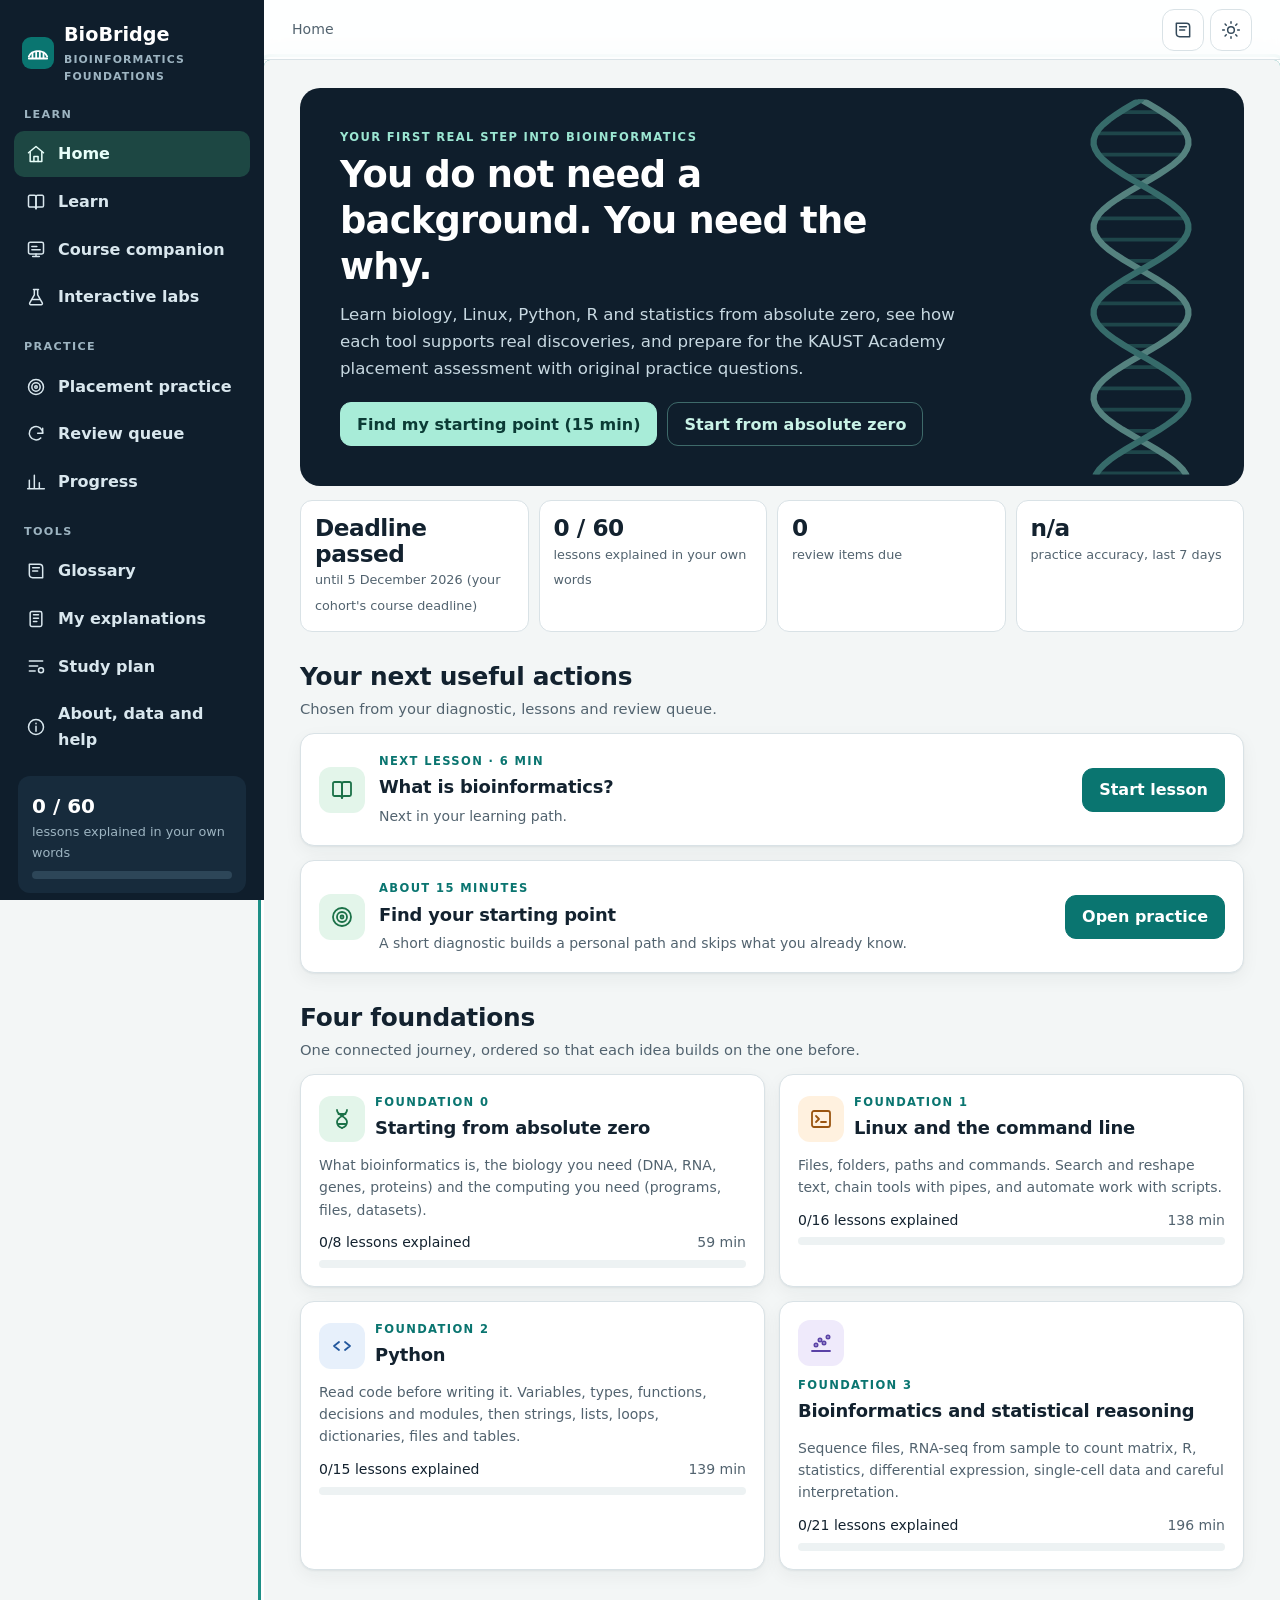
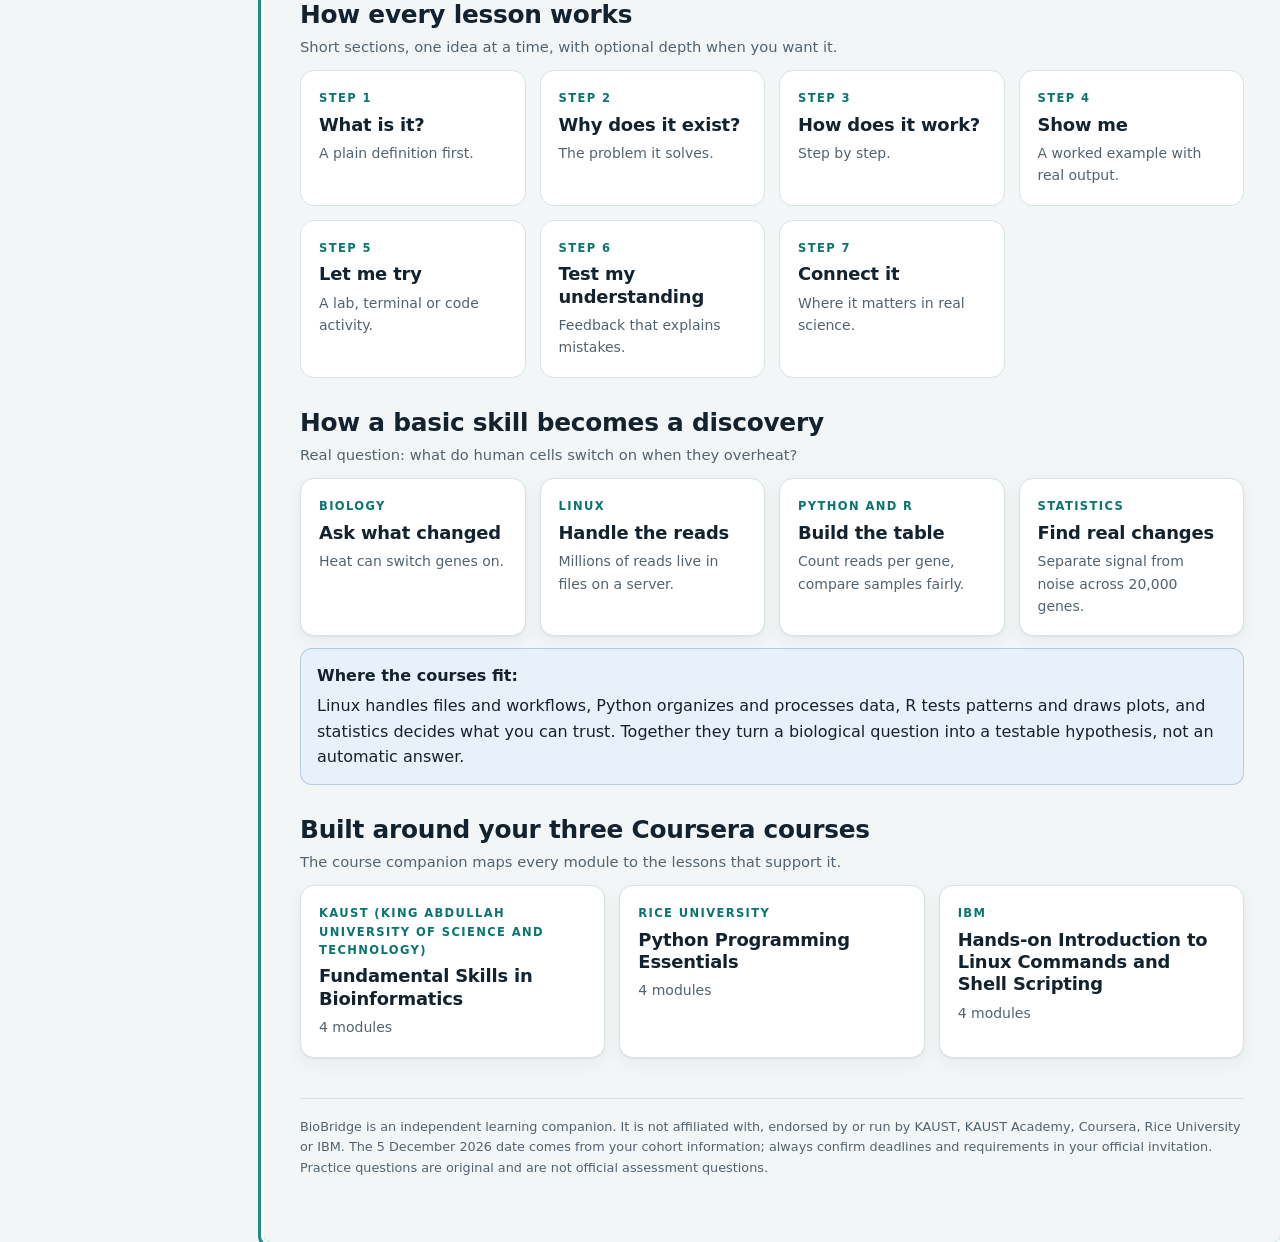
==== index.html @ f7cb4839 "Add BioBridge 2.0 study site BioBridge 2.0: a beginner-first companion for the KAUST Academy Bioinfo" ====
<!DOCTYPE html>
<html lang="en">
<head>
<meta charset="UTF-8">
<meta name="viewport" content="width=device-width, initial-scale=1, viewport-fit=cover">
<meta name="description" content="BioBridge: an independent, beginner-first companion for learning the foundations of bioinformatics (biology, Linux, Python, R and statistics).">
<meta name="theme-color" content="#0f1e2c">
<title>BioBridge: beginner-first bioinformatics foundations</title>
<link rel="icon" href="assets/icon.svg" type="image/svg+xml">
<link rel="icon" href="assets/icon-192.png" type="image/png" sizes="192x192">
<link rel="apple-touch-icon" href="assets/apple-touch-icon.png">
<meta name="apple-mobile-web-app-capable" content="yes">
<meta name="mobile-web-app-capable" content="yes">
<meta name="apple-mobile-web-app-title" content="BioBridge">
<meta name="apple-mobile-web-app-status-bar-style" content="default">
<meta name="format-detection" content="telephone=no">
<link rel="manifest" href="manifest.webmanifest">
<link rel="stylesheet" href="css/styles.css">
</head>
<body>
<a class="skip-link" href="#main">Skip to content</a>
<div id="app" class="app">
  <noscript><div class="noscript">BioBridge needs JavaScript to run its lessons, labs and practice questions. Please enable JavaScript or open the site in a modern browser.</div></noscript>
</div>

<!-- Content (data only) -->
<script src="content/curriculum.js"></script>
<script src="content/datasets.js"></script>
<script src="content/vfs.js"></script>
<script src="content/lessons-f0.js"></script>
<script src="content/lessons-f1.js"></script>
<script src="content/lessons-f2.js"></script>
<script src="content/lessons-f3a.js"></script>
<script src="content/lessons-f3b.js"></script>
<script src="content/questions-f0.js"></script>
<script src="content/questions-f1.js"></script>
<script src="content/questions-f2.js"></script>
<script src="content/questions-f3a.js"></script>
<script src="content/questions-f3b.js"></script>
<script src="content/glossary-f0.js"></script>
<script src="content/glossary-f1.js"></script>
<script src="content/glossary-f2.js"></script>
<script src="content/glossary-f3a.js"></script>
<script src="content/glossary-f3b.js"></script>
<script src="content/missions-f1.js"></script>
<script src="content/missions-f3.js"></script>
<script src="content/py-programs.js"></script>
<script src="content/py-traces.js"></script>
<script src="content/scenarios.js"></script>

<!-- Application logic -->
<script src="js/core.js"></script>
<script src="js/text.js"></script>
<script src="js/storage.js"></script>
<script src="js/ui.js"></script>
<script src="js/shell.js"></script>
<script src="js/widgets/terminal.js"></script>
<script src="js/widgets/pytrace.js"></script>
<script src="js/widgets/pyrun.js"></script>
<script src="js/widgets/biology.js"></script>
<script src="js/widgets/computing.js"></script>
<script src="js/widgets/data.js"></script>
<script src="js/widgets/stats.js"></script>
<script src="js/widgets/singlecell.js"></script>
<script src="js/widgets/activities.js"></script>
<script src="js/generators.js"></script>
<script src="js/practice.js"></script>
<script src="js/lesson.js"></script>
<script src="js/pages.js"></script>
<script src="js/app.js"></script>
</body>
</html>
---- css/styles.css ----
/* BioBridge 2.0 styles. Mobile-first. Light and dark themes via CSS variables. */
:root {
  --bg: #f3f6f6; --surface: #ffffff; --surface-2: #f6f9f9; --surface-3: #edf2f3;
  --border: #d9e2e6; --border-strong: #b9c8ce;
  --text: #13222f; --text-2: #34495a; --muted: #52636f;
  --accent: #0a7570; --accent-hover: #075e5a; --accent-ink: #ffffff; --accent-soft: #e0f3f0; --accent-line: #9fd5cc;
  --navy: #0f1e2c; --navy-2: #172b3c; --navy-text: #d9e7ee; --navy-muted: #9db4c1;
  --blue: #22579c; --blue-soft: #e7f0fb; --violet: #5a42a6; --violet-soft: #efeafb;
  --orange: #9a540f; --orange-soft: #fff1df; --red: #ad2f39; --red-soft: #fdecee; --green: #1b7148; --green-soft: #e3f5ea;
  --yellow-soft: #fff7df; --yellow-ink: #6e4b00;
  --code-bg: #10202e; --code-text: #e3eef2; --code-muted: #8fa9b8; --code-accent: #8be0c9;
  --radius: 14px; --radius-sm: 10px; --shadow: 0 1px 2px rgba(15, 30, 44, .06), 0 6px 18px rgba(15, 30, 44, .05);
  --focus: 0 0 0 3px #ffffff, 0 0 0 6px #1d8f86;
  --font: system-ui, -apple-system, "Segoe UI", Roboto, "Noto Sans", "Helvetica Neue", Arial, sans-serif;
  --mono: ui-monospace, "SF Mono", SFMono-Regular, Menlo, Consolas, "Liberation Mono", monospace;
  --side-w: 264px; --top-h: 60px; --tab-h: 64px;
  color-scheme: light;
}
[data-theme="dark"] {
  --bg: #0c1620; --surface: #12202c; --surface-2: #172838; --surface-3: #1c3040;
  --border: #283d4f; --border-strong: #3a5368;
  --text: #e6eef3; --text-2: #c7d5de; --muted: #9db0bd;
  --accent: #4cc5b5; --accent-hover: #6fd6c8; --accent-ink: #04211e; --accent-soft: #11373a; --accent-line: #2a6d68;
  --navy: #08121a; --navy-2: #102130; --navy-text: #d9e7ee; --navy-muted: #8aa3b1;
  --blue: #8db7f0; --blue-soft: #15283f; --violet: #b9a6f2; --violet-soft: #241d3d;
  --orange: #f0b46e; --orange-soft: #33230f; --red: #f19aa2; --red-soft: #3a1a1f; --green: #7fd6a6; --green-soft: #133224;
  --yellow-soft: #2f2610; --yellow-ink: #f4d58a;
  --code-bg: #08131c; --code-text: #e3eef2; --code-muted: #8fa9b8; --code-accent: #8be0c9;
  --shadow: 0 1px 2px rgba(0, 0, 0, .3), 0 6px 18px rgba(0, 0, 0, .25);
  --focus: 0 0 0 3px #0c1620, 0 0 0 6px #4cc5b5;
  color-scheme: dark;
}

*, *::before, *::after { box-sizing: border-box; }
html { -webkit-text-size-adjust: 100%; text-size-adjust: 100%; }
body { margin: 0; background: var(--bg); color: var(--text); font: 16px/1.6 var(--font); -webkit-font-smoothing: antialiased; }
h1, h2, h3, h4 { margin: 0; line-height: 1.25; letter-spacing: -0.01em; color: var(--text); }
h1 { font-size: clamp(1.6rem, 1.2rem + 1.6vw, 2.3rem); letter-spacing: -0.02em; }
h2 { font-size: clamp(1.25rem, 1.1rem + .6vw, 1.55rem); }
h3 { font-size: 1.12rem; }
h4 { font-size: 1rem; }
p { margin: 0 0 .75em; }
p:last-child { margin-bottom: 0; }
a { color: var(--accent); text-underline-offset: 2px; }
@media (hover: hover) { a:hover { color: var(--accent-hover); } }
button, input, select, textarea { font: inherit; color: inherit; }
button { cursor: pointer; }
:focus-visible { outline: none; box-shadow: var(--focus); border-radius: 6px; }
img, svg { max-width: 100%; }
code, kbd, pre, samp { font-family: var(--mono); }
.sr-only { position: absolute !important; width: 1px; height: 1px; padding: 0; margin: -1px; overflow: hidden; clip: rect(0, 0, 0, 0); white-space: nowrap; border: 0; }
.skip-link { position: absolute; left: 12px; top: -60px; z-index: 100; background: var(--accent); color: var(--accent-ink); padding: 10px 14px; border-radius: 8px; font-weight: 700; }
.skip-link:focus { top: 12px; }
.noscript { padding: 2rem; max-width: 40rem; margin: 2rem auto; background: var(--surface); border-radius: var(--radius); }
[hidden] { display: none !important; }

/* ---------- App shell ---------- */
.app { min-height: 100vh; min-height: 100dvh; }
.sidebar { display: none; }
.topbar { position: sticky; top: 0; z-index: 30; height: var(--top-h); display: flex; align-items: center; gap: 10px; padding: 0 14px; padding-top: env(safe-area-inset-top); background: color-mix(in srgb, var(--surface) 92%, transparent); backdrop-filter: saturate(1.4) blur(10px); -webkit-backdrop-filter: saturate(1.4) blur(10px); border-bottom: 1px solid var(--border); }
.topbar .brand { display: flex; align-items: center; gap: 9px; font-weight: 800; font-size: 1.05rem; color: var(--text); text-decoration: none; }
.topbar .crumb { color: var(--muted); font-size: .88rem; white-space: nowrap; overflow: hidden; text-overflow: ellipsis; min-width: 0; flex: 1; }
.topbar .actions { display: flex; gap: 6px; margin-left: auto; }
.icon-btn { display: inline-grid; place-items: center; width: 42px; height: 42px; border-radius: 12px; border: 1px solid var(--border); background: var(--surface); color: var(--text-2); }
@media (hover: hover) { .icon-btn:hover { background: var(--surface-3); } }
.icon-btn svg { width: 20px; height: 20px; }
.mark { display: inline-grid; place-items: center; width: 32px; height: 32px; border-radius: 9px; background: var(--accent); color: var(--accent-ink); flex: none; }
.mark svg { width: 22px; height: 22px; }
.main { padding: 18px 16px calc(var(--tab-h) + 32px + env(safe-area-inset-bottom)); max-width: 1180px; margin: 0 auto; min-width: 0; }
.main:focus { outline: none; }
.tabbar { position: fixed; z-index: 30; left: 0; right: 0; bottom: 0; height: calc(var(--tab-h) + env(safe-area-inset-bottom)); padding-bottom: env(safe-area-inset-bottom); display: grid; grid-template-columns: repeat(5, 1fr); background: var(--surface); border-top: 1px solid var(--border); }
.tabbar a, .tabbar button { display: flex; flex-direction: column; align-items: center; justify-content: center; gap: 3px; font-size: .72rem; font-weight: 650; color: var(--muted); text-decoration: none; border: 0; background: none; position: relative; }
.tabbar svg { width: 22px; height: 22px; }
.tabbar [aria-current="page"] { color: var(--accent); }
.tabbar [aria-current="page"]::before { content: ""; position: absolute; top: 0; left: 28%; right: 28%; height: 3px; border-radius: 0 0 3px 3px; background: var(--accent); }
.badge-dot { position: absolute; top: 9px; left: calc(50% + 6px); min-width: 18px; height: 18px; padding: 0 5px; border-radius: 9px; background: var(--red); color: #fff; font-size: .68rem; line-height: 18px; font-weight: 800; }

/* Drawer (mobile navigation and glossary) */
.drawer { position: fixed; inset: 0; z-index: 60; display: none; }
.drawer.open { display: block; }
.drawer-backdrop { position: absolute; inset: 0; background: rgba(5, 15, 24, .45); }
.drawer-panel { position: absolute; top: 0; bottom: 0; width: min(420px, 92vw); background: var(--surface); box-shadow: var(--shadow); display: flex; flex-direction: column; padding-top: env(safe-area-inset-top); }
.drawer-panel.left { left: 0; }
.drawer-panel.right { right: 0; }
.drawer-head { display: flex; align-items: center; gap: 10px; padding: 14px 16px; border-bottom: 1px solid var(--border); }
.drawer-head h2 { font-size: 1.1rem; flex: 1; }
.drawer-body { overflow-y: auto; padding: 14px 16px 30px; flex: 1; -webkit-overflow-scrolling: touch; }

.nav-list { display: grid; gap: 2px; }
.nav-label { font-size: .7rem; letter-spacing: .12em; text-transform: uppercase; font-weight: 800; color: var(--muted); margin: 16px 10px 6px; }
.nav-link { display: flex; align-items: center; gap: 12px; padding: 10px 12px; border-radius: 10px; color: var(--text-2); text-decoration: none; font-weight: 600; }
.nav-link svg { width: 20px; height: 20px; flex: none; }
@media (hover: hover) { .nav-link:hover { background: var(--surface-3); color: var(--text); } }
.nav-link[aria-current="page"] { background: var(--accent-soft); color: var(--accent); }
.nav-link .count { margin-left: auto; font-size: .75rem; font-weight: 800; background: var(--red); color: #fff; border-radius: 9px; padding: 0 7px; }

@media (min-width: 1024px) {
  .app { display: grid; grid-template-columns: var(--side-w) minmax(0, 1fr); }
  .sidebar { display: flex; flex-direction: column; position: sticky; top: 0; height: 100vh; overflow-y: auto; background: var(--navy); color: var(--navy-text); padding: 20px 14px; }
  .sidebar .brand { display: flex; align-items: center; gap: 10px; color: #fff; text-decoration: none; font-weight: 800; font-size: 1.2rem; padding: 0 8px 4px; }
  .sidebar .brand small { display: block; font-size: .68rem; letter-spacing: .1em; text-transform: uppercase; color: var(--navy-muted); font-weight: 700; }
  .sidebar .nav-label { color: var(--navy-muted); }
  .sidebar .nav-link { color: var(--navy-text); }
  .sidebar .nav-link:hover { background: var(--navy-2); color: #fff; }
  .sidebar .nav-link[aria-current="page"] { background: #1d4743; color: #e8fffa; }
  .sidebar .side-foot { margin-top: auto; padding: 16px 8px 0; font-size: .75rem; color: var(--navy-muted); line-height: 1.5; }
  .sidebar .side-meter { margin: 14px 4px 0; padding: 14px; background: var(--navy-2); border-radius: 12px; font-size: .8rem; color: var(--navy-muted); }
  .sidebar .side-meter strong { display: block; color: #fff; font-size: 1.25rem; }
  .sidebar .meter { background: #2d4658; margin-top: 8px; }
  .sidebar .meter > span { background: #7fdcc4; }
  .topbar { padding: 0 28px; }
  .topbar .brand { display: none; }
  .tabbar { display: none; }
  .main { padding: 28px 36px 64px; }
  .menu-btn { display: none !important; }
}

/* ---------- Building blocks ---------- */
.page-head { margin: 4px 0 22px; }
.page-head p { color: var(--muted); max-width: 70ch; margin-top: 8px; font-size: 1.02rem; }
.eyebrow { font-size: .72rem; font-weight: 800; letter-spacing: .12em; text-transform: uppercase; color: var(--accent); margin-bottom: 6px; }
.muted { color: var(--muted); }
.small { font-size: .875rem; }
.tiny { font-size: .78rem; }
.stack > * + * { margin-top: 14px; }
.stack-lg > * + * { margin-top: 26px; }
.row { display: flex; gap: 10px; align-items: center; flex-wrap: wrap; }
.row.between { justify-content: space-between; }
.grid { display: grid; gap: 14px; }
.grid-2, .grid-3, .grid-4 { display: grid; gap: 14px; grid-template-columns: 1fr; }
@media (min-width: 640px) { .grid-2 { grid-template-columns: repeat(2, minmax(0, 1fr)); } .grid-3, .grid-4 { grid-template-columns: repeat(2, minmax(0, 1fr)); } }
@media (min-width: 980px) { .grid-3 { grid-template-columns: repeat(3, minmax(0, 1fr)); } .grid-4 { grid-template-columns: repeat(4, minmax(0, 1fr)); } }
.section { margin-top: 30px; }
.section > h2 { margin-bottom: 12px; }
.section-head { display: flex; align-items: flex-end; justify-content: space-between; gap: 12px; margin: 30px 0 12px; flex-wrap: wrap; }
.section-head p { color: var(--muted); margin: 4px 0 0; font-size: .92rem; }

.card { background: var(--surface); border: 1px solid var(--border); border-radius: var(--radius); padding: 18px; box-shadow: var(--shadow); min-width: 0; }
.card.flat { box-shadow: none; }
.card.soft { background: var(--surface-2); box-shadow: none; }
.card h3 { margin-bottom: 6px; }
.card-link { display: block; text-decoration: none; color: inherit; transition: border-color .15s, transform .15s; }
@media (hover: hover) { .card-link:hover { border-color: var(--accent-line); color: inherit; } }
@media (hover: hover) and (prefers-reduced-motion: no-preference) { .card-link:hover { transform: translateY(-1px); } }

.btn { display: inline-flex; align-items: center; justify-content: center; gap: 8px; min-height: 44px; padding: 9px 16px; border-radius: 11px; border: 1px solid var(--border-strong); background: var(--surface); color: var(--text); font-weight: 700; text-decoration: none; line-height: 1.2; text-align: center; }
@media (hover: hover) { .btn:hover { background: var(--surface-3); color: var(--text); } }
.btn svg { width: 18px; height: 18px; flex: none; }
.btn-primary { background: var(--accent); border-color: var(--accent); color: var(--accent-ink); }
@media (hover: hover) { .btn-primary:hover { background: var(--accent-hover); border-color: var(--accent-hover); color: var(--accent-ink); } }
.btn-ghost { background: transparent; border-color: var(--accent-line); color: var(--accent); }
@media (hover: hover) { .btn-ghost:hover { background: var(--accent-soft); color: var(--accent); } }
.btn-quiet { background: transparent; border-color: transparent; color: var(--accent); padding-left: 6px; padding-right: 6px; }
@media (hover: hover) { .btn-quiet:hover { background: var(--accent-soft); color: var(--accent); } }
.btn-danger { color: var(--red); border-color: color-mix(in srgb, var(--red) 40%, transparent); background: transparent; }
.btn-sm { min-height: 36px; padding: 6px 12px; font-size: .88rem; border-radius: 9px; }
.btn[disabled], .btn[aria-disabled="true"] { opacity: .5; cursor: not-allowed; }
.btn-row { display: flex; gap: 10px; flex-wrap: wrap; align-items: center; }

.chip { display: inline-flex; align-items: center; gap: 5px; font-size: .75rem; font-weight: 700; padding: 3px 9px; border-radius: 999px; background: var(--surface-3); color: var(--text-2); white-space: nowrap; }
.chip.accent { background: var(--accent-soft); color: var(--accent); }
.chip.green { background: var(--green-soft); color: var(--green); }
.chip.orange { background: var(--orange-soft); color: var(--orange); }
.chip.blue { background: var(--blue-soft); color: var(--blue); }
.chip.violet { background: var(--violet-soft); color: var(--violet); }
.chip.red { background: var(--red-soft); color: var(--red); }
.chips { display: flex; gap: 6px; flex-wrap: wrap; }

.meter { height: 8px; border-radius: 99px; background: var(--surface-3); overflow: hidden; }
.meter > span { display: block; height: 100%; background: var(--accent); border-radius: 99px; transition: width .3s; }
.meter.thin { height: 6px; }

.callout { border-radius: 12px; padding: 14px 16px; background: var(--surface-2); border: 1px solid var(--border); }
.callout > strong:first-child, .callout .callout-title { display: block; margin-bottom: 4px; }
.callout.info { background: var(--blue-soft); border-color: color-mix(in srgb, var(--blue) 25%, transparent); }
.callout.warn { background: var(--yellow-soft); border-color: color-mix(in srgb, var(--yellow-ink) 25%, transparent); color: var(--text); }
.callout.good { background: var(--green-soft); border-color: color-mix(in srgb, var(--green) 30%, transparent); }
.callout.bad { background: var(--red-soft); border-color: color-mix(in srgb, var(--red) 30%, transparent); }
.callout.accent { background: var(--accent-soft); border-color: var(--accent-line); }
.callout.pitfall { background: var(--orange-soft); border-color: color-mix(in srgb, var(--orange) 30%, transparent); }

.stat { background: var(--surface); border: 1px solid var(--border); border-radius: 12px; padding: 14px; }
.stat strong { display: block; font-size: 1.45rem; line-height: 1.1; letter-spacing: -.02em; }
.stat span { font-size: .8rem; color: var(--muted); }
.stats { display: grid; grid-template-columns: repeat(2, minmax(0, 1fr)); gap: 10px; }
@media (min-width: 760px) { .stats { grid-template-columns: repeat(4, minmax(0, 1fr)); } }

.table-wrap { overflow-x: auto; -webkit-overflow-scrolling: touch; border: 1px solid var(--border); border-radius: 12px; background: var(--surface); }
table.data { border-collapse: collapse; width: 100%; font-size: .9rem; }
table.data th, table.data td { padding: 9px 11px; text-align: left; border-bottom: 1px solid var(--border); white-space: nowrap; }
table.data th { white-space: normal; vertical-align: bottom; min-width: 4.5em; }
table.data th { font-size: .75rem; text-transform: uppercase; letter-spacing: .05em; color: var(--muted); background: var(--surface-2); position: sticky; top: 0; }
table.data td.num, table.data th.num { text-align: right; font-variant-numeric: tabular-nums; }
table.data tr:last-child td { border-bottom: 0; }
@media (hover: hover) { table.data tbody tr:hover td { background: var(--surface-2); } }
table.data .hl td { background: var(--accent-soft); }

.code-block { position: relative; background: var(--code-bg); color: var(--code-text); border-radius: 12px; overflow: hidden; }
.code-block pre { margin: 0; padding: 14px 16px; overflow-x: auto; font-size: .86rem; line-height: 1.65; tab-size: 8; -moz-tab-size: 8; }
.code-block .code-label { display: flex; justify-content: space-between; align-items: center; gap: 8px; padding: 7px 12px 7px 16px; font-size: .72rem; letter-spacing: .08em; text-transform: uppercase; color: var(--code-muted); background: rgba(255, 255, 255, .04); border-bottom: 1px solid rgba(255, 255, 255, .06); }
.code-block .code-label .btn { min-height: 30px; padding: 4px 10px; font-size: .78rem; background: rgba(255, 255, 255, .08); border-color: rgba(255, 255, 255, .16); color: var(--code-text); }
@media (hover: hover) { .code-block .code-label .btn:hover { background: rgba(255, 255, 255, .16); } }
.output-block { background: var(--surface-2); border: 1px solid var(--border); border-radius: 0 0 12px 12px; margin-top: -6px; padding: 12px 16px; font-family: var(--mono); font-size: .84rem; white-space: pre-wrap; word-break: break-word; tab-size: 8; }
.output-block::before { content: "Output"; display: block; font-family: var(--font); font-size: .7rem; letter-spacing: .1em; text-transform: uppercase; color: var(--muted); font-weight: 800; margin-bottom: 4px; }
code.inline { background: var(--surface-3); border: 1px solid var(--border); border-radius: 6px; padding: 1px 5px; font-size: .88em; word-break: break-word; -webkit-box-decoration-break: clone; box-decoration-break: clone; }
.card code.inline { background: var(--surface-2); }
kbd { background: var(--surface-3); border: 1px solid var(--border-strong); border-bottom-width: 2px; border-radius: 6px; padding: 1px 6px; font-size: .85em; }

.term-link { background: none; border: 0; padding: 0; color: inherit; font: inherit; text-decoration: underline dotted color-mix(in srgb, var(--accent) 80%, transparent); text-decoration-thickness: 1.5px; text-underline-offset: 3px; cursor: help; }
@media (hover: hover) { .term-link:hover { color: var(--accent); } }

input[type="text"], input[type="search"], input[type="number"], select, textarea { width: 100%; padding: 11px 13px; border-radius: 11px; border: 1px solid var(--border-strong); background: var(--surface); font-size: 16px; }
textarea { min-height: 110px; resize: vertical; line-height: 1.55; }
label { font-weight: 650; }
.field { display: grid; gap: 6px; }
input[type="range"] { width: 100%; accent-color: var(--accent); min-height: 32px; }
input[type="checkbox"], input[type="radio"] { width: 20px; height: 20px; accent-color: var(--accent); flex: none; }
.check-row { display: flex; gap: 10px; align-items: flex-start; padding: 6px 0; font-weight: 500; }

.tabs { display: flex; flex-wrap: wrap; gap: 6px; padding-bottom: 4px; }
.tab { flex: none; border: 1px solid var(--border); background: var(--surface); padding: 8px 14px; border-radius: 999px; font-weight: 700; font-size: .88rem; color: var(--text-2); }
.tab[aria-selected="true"], .tab.active { background: var(--navy); color: #fff; border-color: var(--navy); }
[data-theme="dark"] .tab[aria-selected="true"], [data-theme="dark"] .tab.active { background: var(--accent); color: var(--accent-ink); border-color: var(--accent); }

.toast-zone { position: fixed; z-index: 80; left: 50%; transform: translateX(-50%); bottom: calc(var(--tab-h) + 16px + env(safe-area-inset-bottom)); display: grid; gap: 8px; width: min(92vw, 440px); pointer-events: none; }
@media (min-width: 1024px) { .toast-zone { bottom: 24px; } }
.toast { background: var(--navy); color: #fff; padding: 12px 16px; border-radius: 12px; box-shadow: var(--shadow); font-weight: 600; font-size: .92rem; pointer-events: auto; }

dialog.modal { border: 0; border-radius: 16px; padding: 0; width: min(560px, 94vw); background: var(--surface); color: var(--text); box-shadow: 0 20px 60px rgba(0, 0, 0, .3); }
dialog.modal::backdrop { background: rgba(5, 15, 24, .5); }
dialog.modal .modal-head { display: flex; align-items: center; gap: 10px; padding: 14px 18px; border-bottom: 1px solid var(--border); }
dialog.modal .modal-head h2 { font-size: 1.1rem; flex: 1; }
dialog.modal .modal-body { padding: 16px 18px 20px; max-height: 75vh; overflow-y: auto; }
dialog.modal.wide { width: min(860px, 96vw); }

/* ---------- Home ---------- */
.hero { background: var(--navy); color: #fff; border-radius: 20px; padding: clamp(22px, 4vw, 40px); position: relative; overflow: hidden; }
.hero h1 { color: #fff; max-width: 22ch; }
.hero p { color: #c7d8e1; max-width: 60ch; margin: 12px 0 20px; font-size: 1.04rem; }
.hero .eyebrow { color: #9be6d2; }
.hero .btn-ghost { color: #c9f3e7; border-color: #3e6a6a; }
@media (hover: hover) { .hero .btn-ghost:hover { background: #1b3a3d; color: #fff; } }
.hero .btn-primary { background: #a8ecd8; color: #0b3b35; border-color: #a8ecd8; }
@media (hover: hover) { .hero .btn-primary:hover { background: #c4f4e6; border-color: #c4f4e6; color: #0b3b35; } }
.hero-art { position: absolute; right: 28px; top: 50%; transform: translateY(-50%); width: 150px; opacity: .5; pointer-events: none; }
.hero-art svg { width: 100%; height: auto; display: block; }
@media (max-width: 700px) { .hero-art { display: none; } }
.disclaimer { font-size: .8rem; color: var(--muted); line-height: 1.55; }
.next-card { display: grid; grid-template-columns: auto 1fr; gap: 14px; align-items: center; }
.next-card .btn { grid-column: 1 / -1; }
@media (min-width: 640px) { .next-card { grid-template-columns: auto 1fr auto; } .next-card .btn { grid-column: auto; } }
.f-icon { width: 46px; height: 46px; border-radius: 12px; display: grid; place-items: center; font-weight: 900; font-size: 1.05rem; flex: none; }
.f-icon svg { width: 24px; height: 24px; }
.f0 { background: var(--green-soft); color: var(--green); }
.f1 { background: var(--orange-soft); color: var(--orange); }
.f2 { background: var(--blue-soft); color: var(--blue); }
.f3 { background: var(--violet-soft); color: var(--violet); }

/* ---------- Curriculum ---------- */
.unit { margin-top: 18px; }
.unit-title { font-size: .8rem; font-weight: 800; letter-spacing: .08em; text-transform: uppercase; color: var(--muted); margin: 0 0 8px 2px; }
.lesson-list { display: grid; gap: 8px; }
.lesson-row { display: grid; grid-template-columns: 36px 1fr auto; gap: 12px; align-items: center; padding: 12px 14px; border-radius: 12px; border: 1px solid var(--border); background: var(--surface); color: inherit; text-decoration: none; }
@media (hover: hover) { .lesson-row:hover { border-color: var(--accent-line); color: inherit; } }
.lesson-row .num { width: 36px; height: 36px; border-radius: 50%; display: grid; place-items: center; background: var(--surface-3); font-weight: 800; font-size: .85rem; color: var(--text-2); }
.lesson-row.done .num { background: var(--green-soft); color: var(--green); }
.lesson-row.started .num { background: var(--accent-soft); color: var(--accent); }
.lesson-row .title { font-weight: 700; line-height: 1.35; }
.lesson-row .meta { font-size: .78rem; color: var(--muted); margin-top: 2px; }
.lesson-row .status { font-size: .75rem; font-weight: 700; color: var(--muted); text-align: right; }
.lesson-row .num svg { width: 18px; height: 18px; }

/* ---------- Lesson ---------- */
.lesson { max-width: 820px; margin: 0 auto; }
.lesson-top .chips { margin: 10px 0 0; }
.lesson-top h1 { margin-top: 4px; }
.stepper { position: sticky; top: var(--top-h); z-index: 20; background: color-mix(in srgb, var(--bg) 94%, transparent); backdrop-filter: blur(8px); -webkit-backdrop-filter: blur(8px); margin: 16px -16px 0; padding: 8px 16px; border-bottom: 1px solid var(--border); display: flex; gap: 6px; overflow-x: auto; scrollbar-width: none; }
.stepper::-webkit-scrollbar { display: none; }
.stepper a { flex: none; font-size: .78rem; font-weight: 750; text-decoration: none; color: var(--muted); padding: 6px 11px; border-radius: 999px; border: 1px solid var(--border); background: var(--surface); }
.stepper a.active { color: var(--accent-ink); background: var(--accent); border-color: var(--accent); }
.stepper a.done::after { content: " \2713"; }
@media (min-width: 1024px) { .stepper { margin: 16px 0 0; border-radius: 12px; border: 1px solid var(--border); } }
.lsec { scroll-margin-top: calc(var(--top-h) + 64px); margin-top: 30px; }
.lsec > .eyebrow { display: flex; align-items: center; gap: 8px; }
.lsec > .eyebrow .n { display: inline-grid; place-items: center; width: 22px; height: 22px; border-radius: 50%; background: var(--accent); color: var(--accent-ink); font-size: .7rem; letter-spacing: 0; }
.lsec h2 { margin-bottom: 10px; }
.lesson .prose { font-size: 1.04rem; line-height: 1.7; }
.big-idea { font-size: clamp(1.12rem, 1rem + .5vw, 1.3rem); font-weight: 650; line-height: 1.55; color: var(--text); }
.steps-list { list-style: none; padding: 0; margin: 0; counter-reset: step; display: grid; gap: 10px; }
.steps-list li { counter-increment: step; position: relative; padding: 12px 14px 12px 52px; background: var(--surface); border: 1px solid var(--border); border-radius: 12px; line-height: 1.6; }
.steps-list li::before { content: counter(step); position: absolute; left: 14px; top: 12px; width: 26px; height: 26px; border-radius: 50%; background: var(--accent-soft); color: var(--accent); display: grid; place-items: center; font-weight: 800; font-size: .82rem; }
details.deeper { border: 1px dashed var(--border-strong); border-radius: 12px; padding: 0 14px; background: var(--surface); }
details.deeper summary { cursor: pointer; padding: 12px 0; font-weight: 700; color: var(--accent); list-style: none; display: flex; gap: 8px; align-items: center; min-height: 44px; }
details.deeper summary::-webkit-details-marker { display: none; }
details.deeper summary::before { content: "+"; display: inline-grid; place-items: center; width: 22px; height: 22px; border-radius: 6px; background: var(--accent-soft); font-weight: 900; }
details.deeper[open] summary::before { content: "\2212"; }
details.deeper > div { padding: 0 0 14px; }
.notes-list { margin: 12px 0 0; padding: 0; list-style: none; display: grid; gap: 8px; }
.notes-list li { position: relative; padding-left: 26px; }
.notes-list li::before { content: ""; position: absolute; left: 6px; top: .62em; width: 8px; height: 8px; border-radius: 50%; background: var(--accent); }
.pitfall-grid { display: grid; gap: 10px; }
@media (min-width: 700px) { .pitfall-grid { grid-template-columns: 1fr 1fr; } }
.pitfall-grid .callout strong { font-size: .78rem; text-transform: uppercase; letter-spacing: .08em; }
.lesson-nav { display: flex; justify-content: space-between; gap: 10px; margin-top: 34px; flex-wrap: wrap; }
.lesson-nav .btn { flex: 1 1 200px; }
.teach-points { display: grid; gap: 2px; margin: 10px 0 4px; }

/* ---------- Questions ---------- */
.q-card { background: var(--surface); border: 1px solid var(--border); border-radius: var(--radius); padding: 18px; }
.q-text { font-size: 1.05rem; font-weight: 700; line-height: 1.5; margin-bottom: 12px; }
.options { display: grid; gap: 8px; margin: 12px 0 0; }
.option { display: grid; grid-template-columns: 28px 1fr; gap: 10px; align-items: start; width: 100%; text-align: left; padding: 12px 14px; border-radius: 12px; border: 1.5px solid var(--border-strong); background: var(--surface); font-weight: 600; line-height: 1.45; min-height: 48px; }
@media (hover: hover) { .option:hover:not([disabled]) { border-color: var(--accent); background: var(--accent-soft); } }
.option .key { display: grid; place-items: center; width: 26px; height: 26px; border-radius: 7px; background: var(--surface-3); font-size: .78rem; font-weight: 800; color: var(--text-2); }
.option[aria-pressed="true"] { border-color: var(--accent); background: var(--accent-soft); }
.option.correct { border-color: var(--green); background: var(--green-soft); }
.option.correct .key { background: var(--green); color: #fff; }
.option.wrong { border-color: var(--red); background: var(--red-soft); }
.option.wrong .key { background: var(--red); color: #fff; }
.option[disabled] { cursor: default; }
.option pre, .option code { white-space: pre-wrap; }
.option .opt-pre { font-family: var(--mono); font-size: .86rem; white-space: pre-wrap; font-weight: 600; }
.feedback { margin-top: 12px; border-radius: 12px; padding: 13px 15px; border: 1px solid var(--border); background: var(--surface-2); line-height: 1.55; }
.feedback.good { background: var(--green-soft); border-color: color-mix(in srgb, var(--green) 30%, transparent); }
.feedback.bad { background: var(--red-soft); border-color: color-mix(in srgb, var(--red) 30%, transparent); }
.feedback strong.lead { display: block; margin-bottom: 4px; }
.feedback .also { margin-top: 8px; padding-top: 8px; border-top: 1px solid var(--border); font-size: .92rem; }
.q-meta { display: flex; gap: 6px; flex-wrap: wrap; margin-bottom: 10px; }
.quiz-top { display: flex; justify-content: space-between; align-items: center; gap: 10px; margin-bottom: 10px; flex-wrap: wrap; }
.timer { font-variant-numeric: tabular-nums; font-weight: 800; padding: 4px 10px; border-radius: 8px; background: var(--surface-3); }
.timer.low { background: var(--red-soft); color: var(--red); }
.score-hero { background: var(--navy); color: #fff; border-radius: 18px; padding: 24px; text-align: center; }
.score-hero .big { font-size: 3rem; font-weight: 900; letter-spacing: -.03em; line-height: 1.1; }
.score-hero p { color: #c4d6df; margin: 6px auto 0; max-width: 52ch; }
.obj-row { display: grid; grid-template-columns: 1fr auto; gap: 4px 12px; padding: 11px 0; border-bottom: 1px solid var(--border); }
.obj-row:last-child { border-bottom: 0; }
.obj-row .meter { grid-column: 1 / -1; }
.obj-row .label { font-weight: 650; line-height: 1.4; font-size: .94rem; }
.obj-row .val { font-size: .8rem; color: var(--muted); text-align: right; white-space: nowrap; }
.level-badge { font-size: .7rem; font-weight: 800; padding: 2px 8px; border-radius: 6px; background: var(--surface-3); color: var(--text-2); }

/* ---------- Widgets ---------- */
.widget { background: var(--surface); border: 1px solid var(--border); border-radius: var(--radius); padding: 16px; box-shadow: var(--shadow); }
.widget-head { display: flex; justify-content: space-between; gap: 10px; align-items: flex-start; flex-wrap: wrap; margin-bottom: 12px; }
.widget-head h3 { font-size: 1.05rem; }
.widget-note { font-size: .8rem; color: var(--muted); margin-top: 10px; line-height: 1.5; }
.sim-label { display: inline-flex; gap: 6px; align-items: center; font-size: .72rem; font-weight: 800; letter-spacing: .06em; text-transform: uppercase; color: var(--orange); background: var(--orange-soft); padding: 3px 8px; border-radius: 6px; }
.split { display: grid; gap: 14px; }
@media (min-width: 900px) { .split { grid-template-columns: minmax(0, 1.25fr) minmax(0, 1fr); } }
.seq { font-family: var(--mono); letter-spacing: .06em; word-break: break-all; }
.nt { display: inline-grid; place-items: center; width: 26px; height: 30px; border-radius: 6px; font-family: var(--mono); font-weight: 800; font-size: .9rem; }
.nt-A { background: #dff3e4; color: #145c33; } .nt-T, .nt-U { background: #fde3e3; color: #8c1d26; } .nt-G { background: #fff0cf; color: #6b4a00; } .nt-C { background: #dfeafd; color: #1d4b8c; } .nt-N { background: var(--surface-3); color: var(--muted); }
[data-theme="dark"] .nt-A { background: #183d2a; color: #9be0b5; } [data-theme="dark"] .nt-T, [data-theme="dark"] .nt-U { background: #47202a; color: #f7b3b8; } [data-theme="dark"] .nt-G { background: #3e3215; color: #f4d58a; } [data-theme="dark"] .nt-C { background: #1a2e4a; color: #a9c7f5; }
.strand { display: flex; flex-wrap: wrap; gap: 3px; align-items: center; }
.strand-label { font-size: .72rem; font-weight: 800; letter-spacing: .06em; text-transform: uppercase; color: var(--muted); margin: 10px 0 4px; }
.codon-group { display: inline-flex; gap: 2px; padding: 3px; border-radius: 8px; border: 1px solid var(--border); background: var(--surface-2); }
.codon-group.mut { border-color: var(--orange); background: var(--orange-soft); }
.aa { display: inline-flex; flex-direction: column; align-items: center; justify-content: center; min-width: 84px; padding: 6px 4px; border-radius: 8px; background: var(--violet-soft); color: var(--violet); font-weight: 800; font-size: .85rem; line-height: 1.2; text-align: center; }
.aa small { font-weight: 600; font-size: .7rem; color: var(--muted); }
.aa.stop { background: var(--red-soft); color: var(--red); }
.aa.changed { outline: 2px solid var(--orange); }
.flow-arrow { color: var(--muted); font-size: .8rem; font-weight: 700; margin: 6px 0; display: flex; gap: 6px; align-items: center; }

.bar-chart { display: grid; gap: 8px; }
.bar-line { display: grid; grid-template-columns: minmax(70px, 110px) 1fr minmax(56px, auto); gap: 8px; align-items: center; font-size: .84rem; }
.bar-track { height: 18px; background: var(--surface-3); border-radius: 6px; overflow: hidden; }
.bar-fill { height: 100%; background: var(--accent); border-radius: 6px; transition: width .25s; }
.bar-fill.b2 { background: var(--violet); }
.bar-fill.b3 { background: var(--orange); }
.bar-line .v { font-variant-numeric: tabular-nums; text-align: right; font-weight: 700; }

.plot { width: 100%; max-width: 760px; height: auto; display: block; background: var(--surface); border: 1px solid var(--border); border-radius: 12px; touch-action: manipulation; }
.plot text { fill: var(--muted); font-size: 11px; font-family: var(--font); }
.plot .axis { stroke: var(--border-strong); }
.plot .grid-line { stroke: var(--border); stroke-dasharray: 3 3; }
.legend { display: flex; gap: 12px; flex-wrap: wrap; font-size: .8rem; color: var(--muted); margin-top: 8px; }
.legend i { display: inline-block; width: 11px; height: 11px; border-radius: 50%; margin-right: 5px; vertical-align: -1px; }
.step-tabs { display: flex; gap: 6px; flex-wrap: wrap; margin-bottom: 12px; }
.step-tabs button { border: 1px solid var(--border); background: var(--surface); border-radius: 999px; padding: 7px 12px; font-size: .82rem; font-weight: 700; color: var(--text-2); min-height: 38px; }
.step-tabs button[aria-current="step"] { background: var(--accent); color: var(--accent-ink); border-color: var(--accent); }
.step-tabs button.done::after { content: " \2713"; }

/* Terminal */
.terminal { background: var(--code-bg); color: var(--code-text); border-radius: 14px; overflow: hidden; border: 1px solid #1f3444; }
.term-bar { display: flex; align-items: center; gap: 8px; padding: 9px 12px; background: #182c3b; color: var(--code-muted); font-size: .75rem; }
.term-bar .dots { display: flex; gap: 5px; }
.term-bar .dots i { width: 9px; height: 9px; border-radius: 50%; background: #e48b85; }
.term-bar .dots i:nth-child(2) { background: #dcbf72; }
.term-bar .dots i:nth-child(3) { background: #7cc79c; }
.term-bar .title { flex: 1; overflow: hidden; text-overflow: ellipsis; white-space: nowrap; }
.term-bar button { background: rgba(255, 255, 255, .08); border: 1px solid rgba(255, 255, 255, .14); color: var(--code-text); border-radius: 7px; padding: 4px 9px; font-size: .74rem; font-weight: 700; min-height: 30px; }
.term-screen { height: 320px; height: min(320px, 38vh); min-height: 170px; overflow-y: auto; padding: 12px 14px; font: .82rem/1.55 var(--mono); white-space: pre-wrap; word-break: break-word; tab-size: 8; -moz-tab-size: 8; }
@media (max-width: 640px) { .term-screen { height: min(230px, 30vh); } }
.term-screen .p { color: var(--code-accent); }
.term-screen .err { color: #ffb4b4; }
.term-screen .sys { color: #f3d58c; }
.term-screen .ok { color: #9fe5b9; }
.term-input { display: flex; flex-wrap: wrap; align-items: center; gap: 4px 8px; padding: 8px 12px; border-top: 1px solid rgba(255, 255, 255, .08); font: .85rem var(--mono); }
.term-input .p { color: var(--code-accent); white-space: nowrap; overflow: hidden; text-overflow: ellipsis; max-width: 100%; }
.term-input input { flex: 1 1 150px; min-width: 150px; background: transparent; border: 0; color: #fff; font: 16px var(--mono); padding: 8px 0; outline: none; }
.term-input input:focus-visible { box-shadow: none; }
.term-input input::placeholder { color: var(--code-muted); opacity: .8; }
.term-input button { background: #2b6c62; color: #e8fff8; border: 0; border-radius: 8px; padding: 7px 12px; font-weight: 800; font-size: .8rem; min-height: 38px; }
.term-keys { display: flex; gap: 6px; padding: 0 12px 10px; flex-wrap: wrap; }
.term-keys button { background: rgba(255, 255, 255, .07); border: 1px solid rgba(255, 255, 255, .14); color: var(--code-text); border-radius: 7px; padding: 5px 10px; font: .78rem var(--mono); min-height: 34px; }
@media (min-width: 900px) { .term-keys { display: none; } }
.mission-step { display: grid; grid-template-columns: 28px 1fr; gap: 10px; padding: 10px 0; border-bottom: 1px solid var(--border); }
.mission-step:last-child { border-bottom: 0; }
.mission-step .dot { width: 26px; height: 26px; border-radius: 50%; display: grid; place-items: center; background: var(--surface-3); font-weight: 800; font-size: .78rem; color: var(--muted); }
.mission-step.current .dot { background: var(--accent); color: var(--accent-ink); }
.mission-step.done .dot { background: var(--green); color: #fff; }
.mission-step .goal { font-weight: 650; line-height: 1.45; }
.mission-step .explain { font-size: .88rem; margin-top: 6px; color: var(--text-2); }
.editor-overlay { position: fixed; inset: 0; z-index: 90; background: rgba(5, 15, 24, .6); display: grid; place-items: center; padding: 12px; }
.editor-box { width: min(760px, 100%); background: var(--code-bg); color: var(--code-text); border-radius: 14px; overflow: hidden; display: flex; flex-direction: column; max-height: 90vh; }
.editor-box textarea { flex: 1; min-height: 300px; background: transparent; color: #fff; border: 0; border-radius: 0; font: 15px/1.6 var(--mono); padding: 14px; resize: none; }
.editor-box .bar { display: flex; gap: 8px; padding: 10px 12px; background: #182c3b; align-items: center; flex-wrap: wrap; font-size: .8rem; color: var(--code-muted); }

/* Python trace */
.trace { display: grid; gap: 12px; }
@media (min-width: 860px) { .trace { grid-template-columns: minmax(0, 1.2fr) minmax(0, 1fr); } }
.trace-code { background: var(--code-bg); color: var(--code-text); border-radius: 12px; padding: 10px 0; overflow-x: auto; font: .86rem/1.7 var(--mono); }
.trace-code .ln { display: grid; grid-template-columns: 40px 18px 1fr; padding: 0 12px 0 0; white-space: pre; }
.trace-code .ln .no { color: #6f8a9a; text-align: right; padding-right: 8px; user-select: none; }
.trace-code .ln .mk { color: var(--code-accent); font-weight: 900; }
.trace-code .ln.next { background: rgba(139, 224, 201, .14); }
.trace-code .ln.prev { background: rgba(255, 255, 255, .05); }
.frames { display: grid; gap: 8px; }
.frame { border: 1px solid var(--border); border-radius: 10px; overflow: hidden; background: var(--surface); }
.frame-name { font-size: .74rem; font-weight: 800; letter-spacing: .06em; text-transform: uppercase; padding: 6px 10px; background: var(--surface-3); color: var(--text-2); }
.frame table { width: 100%; border-collapse: collapse; font-size: .85rem; }
.frame td { padding: 6px 10px; border-top: 1px solid var(--border); vertical-align: top; }
.frame td.n { font-family: var(--mono); font-weight: 700; width: 34%; }
.frame td.v { font-family: var(--mono); word-break: break-word; }
.frame td.t { color: var(--muted); font-size: .74rem; width: 64px; }
.frame tr.changed td { background: var(--yellow-soft); }
.trace-out { background: var(--surface-2); border: 1px solid var(--border); border-radius: 10px; padding: 10px 12px; font: .84rem/1.5 var(--mono); white-space: pre-wrap; min-height: 44px; }
.trace-controls { display: flex; gap: 8px; align-items: center; flex-wrap: wrap; }
.trace-controls .pos { font-size: .82rem; color: var(--muted); font-weight: 700; margin-left: auto; }
.trace-explain { font-size: .9rem; color: var(--text-2); min-height: 1.5em; }

/* Parsons */
.parsons { display: grid; gap: 6px; }
.p-line { display: grid; grid-template-columns: 1fr auto; gap: 8px; align-items: center; background: var(--code-bg); color: var(--code-text); border-radius: 9px; padding: 6px 6px 6px 12px; font: .85rem/1.5 var(--mono); white-space: pre; overflow-x: auto; }
.p-line .moves { display: flex; gap: 4px; }
.p-line .moves button { width: 36px; height: 36px; border-radius: 8px; border: 1px solid rgba(255, 255, 255, .18); background: rgba(255, 255, 255, .08); color: #fff; display: grid; place-items: center; }
.p-line .moves button svg { width: 16px; height: 16px; }
.p-line.ok { outline: 2px solid #5fcf95; }
.p-line.no { outline: 2px solid #ff9aa2; }

/* Glossary */
.gloss-item { padding: 12px 0; border-bottom: 1px solid var(--border); }
.gloss-item:last-child { border-bottom: 0; }
.gloss-item h3 { font-size: 1rem; }
.gloss-item .aka { font-size: .78rem; color: var(--muted); }
.gloss-item .why { color: var(--accent); font-size: .9rem; margin-top: 4px; }
.gloss-item.focus { background: var(--accent-soft); border-radius: 10px; padding: 12px; }
.gloss-letter { font-weight: 900; color: var(--muted); margin: 18px 0 4px; font-size: .9rem; }

/* Misc */
.empty { text-align: center; color: var(--muted); padding: 30px 14px; }
.kpi { font-size: 1.6rem; font-weight: 900; letter-spacing: -.02em; }
.list-plain { list-style: none; padding: 0; margin: 0; }
.list-plain li { padding: 8px 0; border-bottom: 1px solid var(--border); }
.list-plain li:last-child { border-bottom: 0; }
.tree { font: .9rem/1.9 var(--mono); }
.tree button { background: none; border: 0; padding: 2px 6px; border-radius: 6px; font: inherit; color: var(--text); text-align: left; }
@media (hover: hover) { .tree button:hover { background: var(--accent-soft); } }
.tree button.sel { background: var(--accent); color: var(--accent-ink); }
.tree .dir { font-weight: 800; }
.path-box { font-family: var(--mono); background: var(--code-bg); color: var(--code-accent); padding: 10px 12px; border-radius: 10px; word-break: break-all; }
.cron-fields { display: grid; grid-template-columns: repeat(5, minmax(0, 1fr)); gap: 6px; }
.cron-fields input { text-align: center; font-family: var(--mono); padding: 10px 4px; }
.cron-fields label { font-size: .7rem; text-align: center; color: var(--muted); font-weight: 700; }
.footer-note { margin-top: 40px; padding-top: 18px; border-top: 1px solid var(--border); font-size: .8rem; color: var(--muted); line-height: 1.6; }
.print-only { display: none; }
/* Touch screens: 44px targets, press feedback, and 16px fields so iOS does not zoom on focus */
@media (pointer: coarse) {
  html { -webkit-tap-highlight-color: rgba(10, 117, 112, .12); }
  a, button, input, select, textarea, label, summary, [role="tab"] { touch-action: manipulation; }
  .btn, .btn-sm, .code-block .code-label .btn { min-height: 44px; }
  .btn:active { background: var(--surface-3); }
  .btn-primary:active { background: var(--accent-hover); border-color: var(--accent-hover); }
  .option:active:not([disabled]) { border-color: var(--accent); background: var(--accent-soft); }
  .card-link:active, .lesson-row:active { border-color: var(--accent-line); }
  .stepper a { padding: 9px 13px; }
  .term-keys button { min-height: 44px; min-width: 44px; font-size: .9rem; }
  .term-input input { min-height: 44px; }
  .term-bar button { min-height: 40px; padding-left: 12px; padding-right: 12px; }
  .tree button { min-height: 40px; padding: 8px 10px; }
  button.nt { width: 32px; height: 40px; }
  a.chip { min-height: 32px; padding: 6px 12px; }
  table.data th button { min-height: 40px; }
  input[type="text"], input[type="search"], input[type="number"], select, textarea { font-size: max(16px, 1em); }
  input[type="checkbox"], input[type="radio"] { width: 22px; height: 22px; }
}
@media (prefers-reduced-motion: reduce) { *, *::before, *::after { transition: none !important; animation: none !important; scroll-behavior: auto !important; } }
@media print { .sidebar, .topbar, .tabbar, .stepper, .btn, .toast-zone { display: none !important; } .main { padding: 0; } .card, .widget { box-shadow: none; } .print-only { display: block; } }
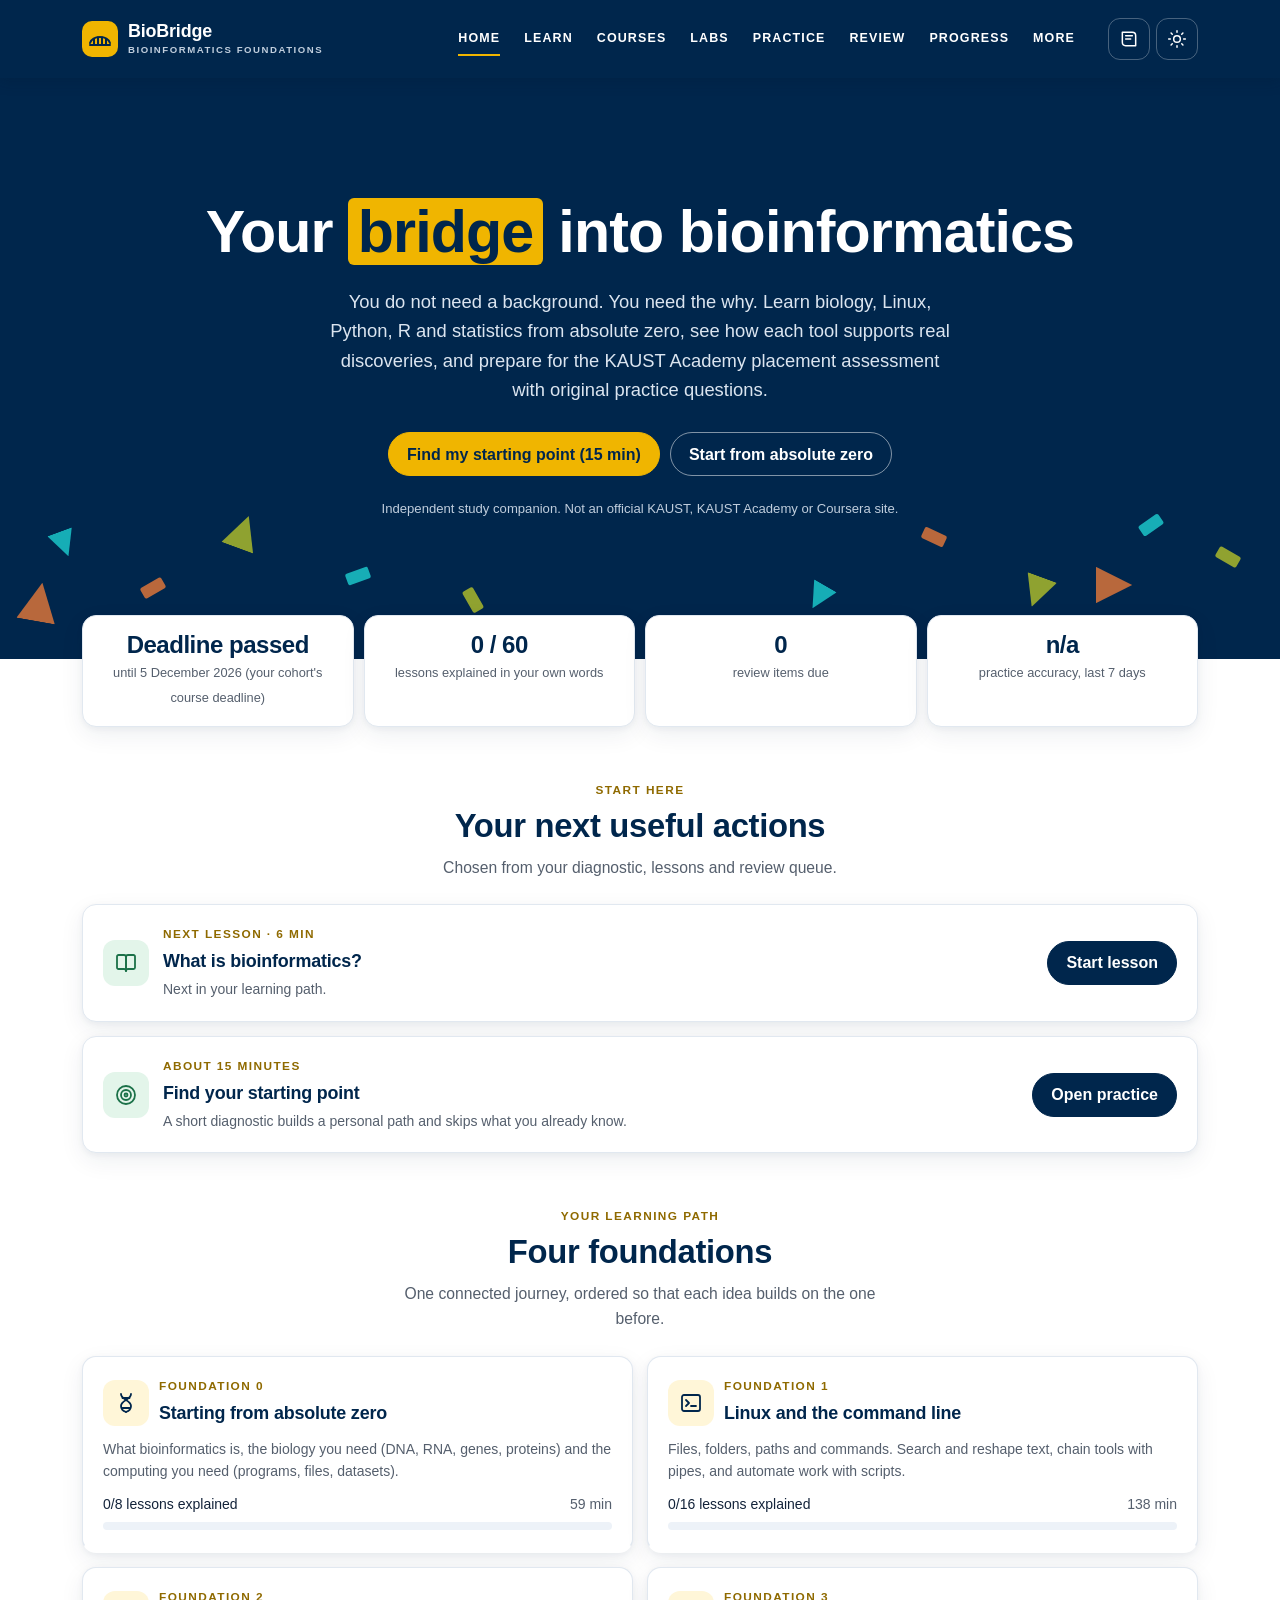
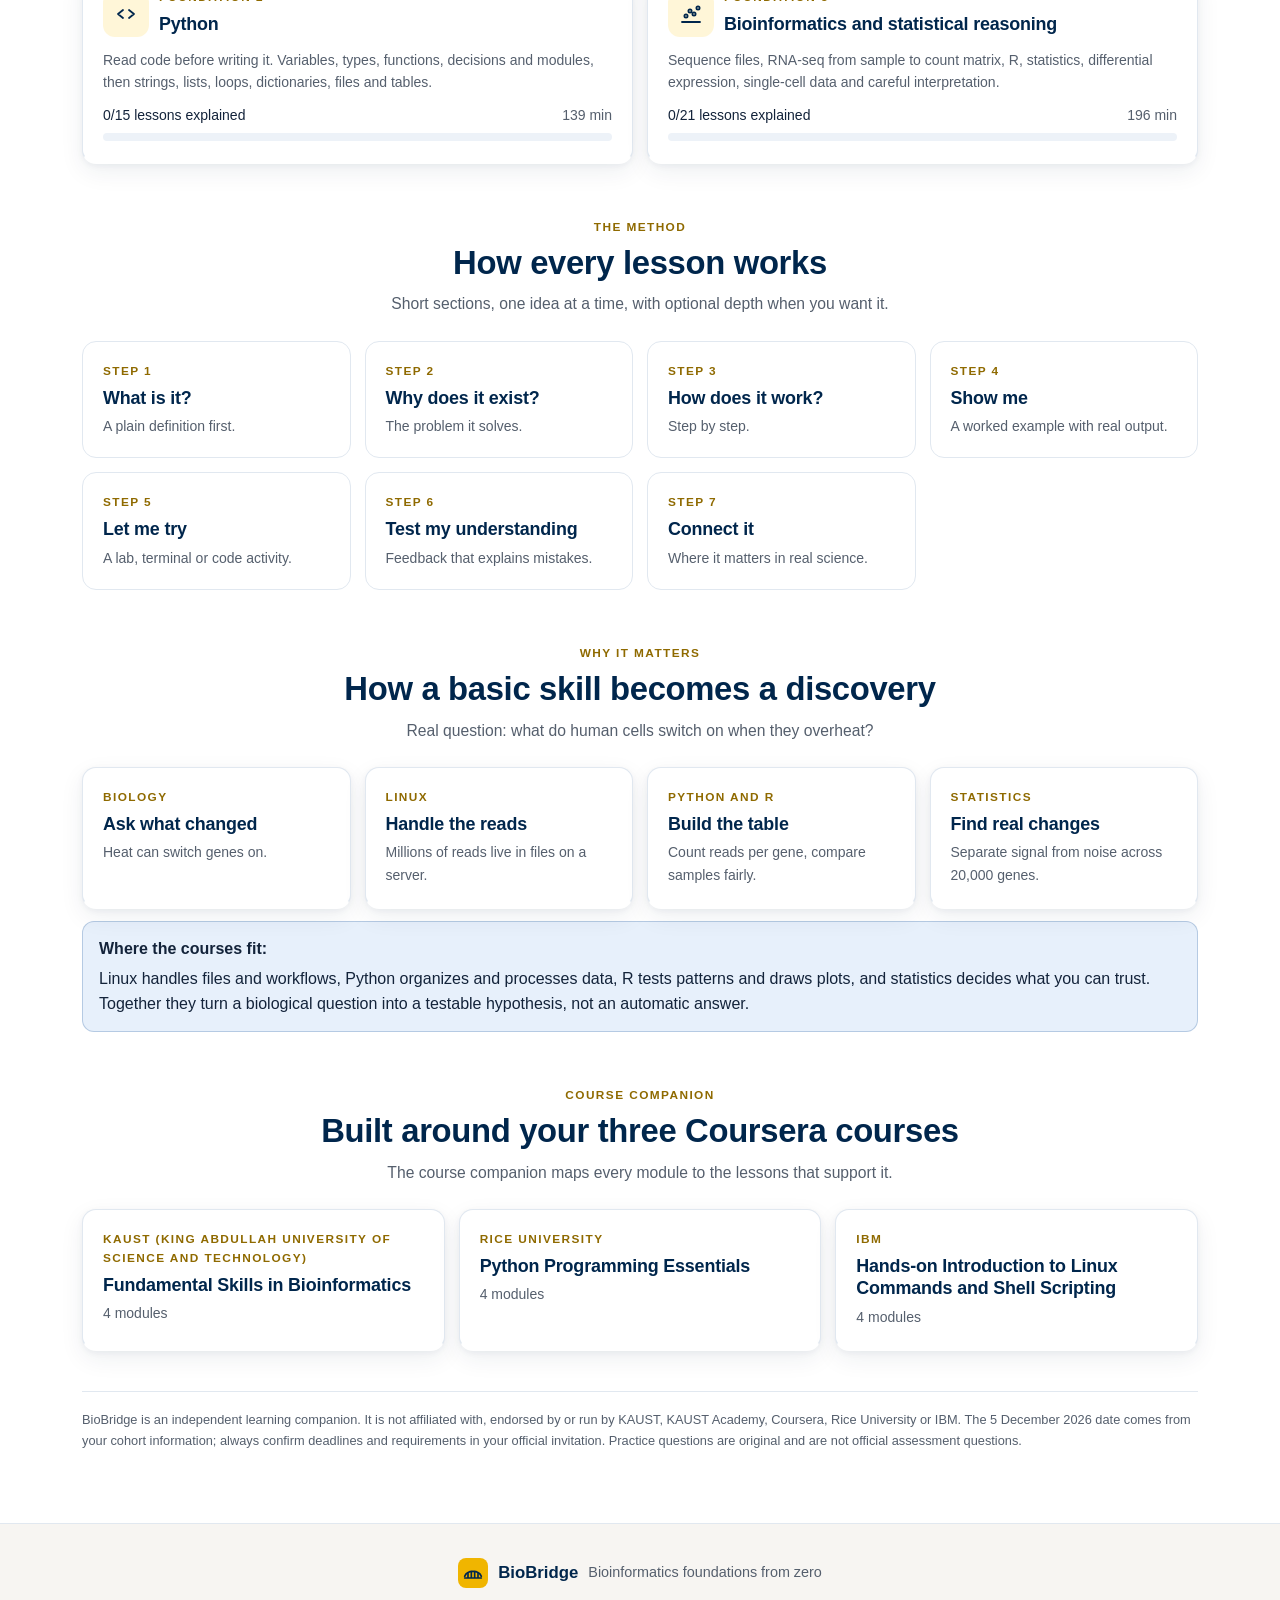
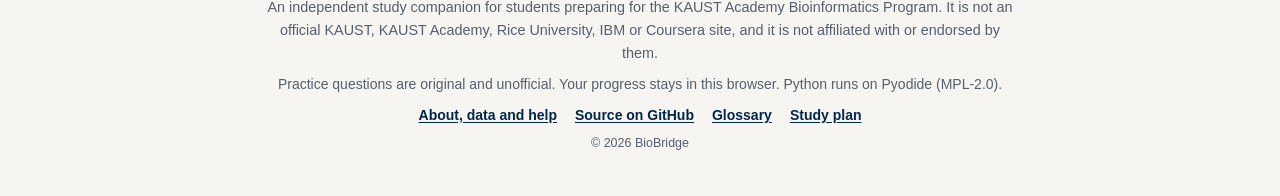
==== commit 9a2c3e85: "Restyle BioBridge in a navy and gold course-site style - Navy top bar with uppercase links and a gol" ====
--- a/index.html
+++ b/index.html
@@ -4,7 +4,7 @@
 <meta charset="UTF-8">
 <meta name="viewport" content="width=device-width, initial-scale=1, viewport-fit=cover">
 <meta name="description" content="BioBridge: an independent, beginner-first companion for learning the foundations of bioinformatics (biology, Linux, Python, R and statistics).">
-<meta name="theme-color" content="#0f1e2c">
+<meta name="theme-color" content="#00264c">
 <title>BioBridge: beginner-first bioinformatics foundations</title>
 <link rel="icon" href="assets/icon.svg" type="image/svg+xml">
 <link rel="icon" href="assets/icon-192.png" type="image/png" sizes="192x192">
--- a/css/styles.css
+++ b/css/styles.css
@@ -1,40 +1,50 @@
 /* BioBridge 2.0 styles. Mobile-first. Light and dark themes via CSS variables. */
+/* Palette: navy and gold course-site style. Gold is used for fills, rules and icons; gold text uses --gold-ink so it stays readable. */
 :root {
-  --bg: #f3f6f6; --surface: #ffffff; --surface-2: #f6f9f9; --surface-3: #edf2f3;
-  --border: #d9e2e6; --border-strong: #b9c8ce;
-  --text: #13222f; --text-2: #34495a; --muted: #52636f;
-  --accent: #0a7570; --accent-hover: #075e5a; --accent-ink: #ffffff; --accent-soft: #e0f3f0; --accent-line: #9fd5cc;
-  --navy: #0f1e2c; --navy-2: #172b3c; --navy-text: #d9e7ee; --navy-muted: #9db4c1;
+  --bg: #ffffff; --surface: #ffffff; --surface-2: #f6f9fc; --surface-3: #edf2f8;
+  --border: #e1e8f0; --border-strong: #c2d0df;
+  --text: #13233a; --text-2: #34465b; --muted: #555f6d; --heading: #00264c;
+  --accent: #00264c; --accent-hover: #001a33; --accent-ink: #ffffff; --accent-soft: #eef6ff; --accent-line: #b4c9e2;
+  --gold: #f0b500; --gold-ink: #8f6a00; --gold-soft: #fff6d8;
+  --navy: #00264c; --navy-2: #001a33; --navy-text: #ffffff; --navy-muted: #c0cedd;
+  --cream: #f7f5f2;
+  --confetti-1: #1bc5c9; --confetti-2: #d9743a; --confetti-3: #a9b82c;
   --blue: #22579c; --blue-soft: #e7f0fb; --violet: #5a42a6; --violet-soft: #efeafb;
   --orange: #9a540f; --orange-soft: #fff1df; --red: #ad2f39; --red-soft: #fdecee; --green: #1b7148; --green-soft: #e3f5ea;
   --yellow-soft: #fff7df; --yellow-ink: #6e4b00;
-  --code-bg: #10202e; --code-text: #e3eef2; --code-muted: #8fa9b8; --code-accent: #8be0c9;
-  --radius: 14px; --radius-sm: 10px; --shadow: 0 1px 2px rgba(15, 30, 44, .06), 0 6px 18px rgba(15, 30, 44, .05);
-  --focus: 0 0 0 3px #ffffff, 0 0 0 6px #1d8f86;
-  --font: system-ui, -apple-system, "Segoe UI", Roboto, "Noto Sans", "Helvetica Neue", Arial, sans-serif;
+  --code-bg: #0b1f36; --code-text: #e3eef6; --code-muted: #93a9bf; --code-accent: #8be0c9;
+  --radius: 14px; --radius-sm: 10px;
+  --shadow: 0 2px 6px rgba(0, 38, 76, .05), 0 8px 24px rgba(0, 38, 76, .07);
+  --shadow-hover: 0 10px 30px rgba(0, 38, 76, .15);
+  --focus: 0 0 0 2px #ffffff, 0 0 0 5px #00264c;
+  --font: "Helvetica Neue", Helvetica, Arial, system-ui, -apple-system, "Segoe UI", sans-serif;
   --mono: ui-monospace, "SF Mono", SFMono-Regular, Menlo, Consolas, "Liberation Mono", monospace;
-  --side-w: 264px; --top-h: 60px; --tab-h: 64px;
+  --top-h: 64px; --tab-h: 64px;
   color-scheme: light;
 }
+@media (min-width: 1024px) { :root { --top-h: 78px; } }
 [data-theme="dark"] {
-  --bg: #0c1620; --surface: #12202c; --surface-2: #172838; --surface-3: #1c3040;
-  --border: #283d4f; --border-strong: #3a5368;
-  --text: #e6eef3; --text-2: #c7d5de; --muted: #9db0bd;
-  --accent: #4cc5b5; --accent-hover: #6fd6c8; --accent-ink: #04211e; --accent-soft: #11373a; --accent-line: #2a6d68;
-  --navy: #08121a; --navy-2: #102130; --navy-text: #d9e7ee; --navy-muted: #8aa3b1;
+  --bg: #071321; --surface: #0d1e33; --surface-2: #11253e; --surface-3: #172d4a;
+  --border: #213a5a; --border-strong: #33507a;
+  --text: #e7eef7; --text-2: #c6d3e3; --muted: #a1b2c6; --heading: #ffffff;
+  --accent: #f5c842; --accent-hover: #ffd76a; --accent-ink: #00264c; --accent-soft: #1b2d48; --accent-line: #5b7194;
+  --gold: #f0b500; --gold-ink: #f5c842; --gold-soft: #2e2611;
+  --navy: #00213f; --navy-2: #00152a; --navy-text: #ffffff; --navy-muted: #b5c4d6;
+  --cream: #0a1a2e;
   --blue: #8db7f0; --blue-soft: #15283f; --violet: #b9a6f2; --violet-soft: #241d3d;
   --orange: #f0b46e; --orange-soft: #33230f; --red: #f19aa2; --red-soft: #3a1a1f; --green: #7fd6a6; --green-soft: #133224;
   --yellow-soft: #2f2610; --yellow-ink: #f4d58a;
-  --code-bg: #08131c; --code-text: #e3eef2; --code-muted: #8fa9b8; --code-accent: #8be0c9;
+  --code-bg: #06111f; --code-text: #e3eef6; --code-muted: #93a9bf; --code-accent: #8be0c9;
   --shadow: 0 1px 2px rgba(0, 0, 0, .3), 0 6px 18px rgba(0, 0, 0, .25);
-  --focus: 0 0 0 3px #0c1620, 0 0 0 6px #4cc5b5;
+  --shadow-hover: 0 10px 30px rgba(0, 0, 0, .45);
+  --focus: 0 0 0 2px #071321, 0 0 0 5px #f5c842;
   color-scheme: dark;
 }
 
 *, *::before, *::after { box-sizing: border-box; }
 html { -webkit-text-size-adjust: 100%; text-size-adjust: 100%; }
-body { margin: 0; background: var(--bg); color: var(--text); font: 16px/1.6 var(--font); -webkit-font-smoothing: antialiased; }
-h1, h2, h3, h4 { margin: 0; line-height: 1.25; letter-spacing: -0.01em; color: var(--text); }
+body { margin: 0; background: var(--bg); color: var(--text); font: 16px/1.6 var(--font); -webkit-font-smoothing: antialiased; overflow-x: clip; }
+h1, h2, h3, h4 { margin: 0; line-height: 1.25; letter-spacing: -0.01em; color: var(--heading); font-weight: 700; }
 h1 { font-size: clamp(1.6rem, 1.2rem + 1.6vw, 2.3rem); letter-spacing: -0.02em; }
 h2 { font-size: clamp(1.25rem, 1.1rem + .6vw, 1.55rem); }
 h3 { font-size: 1.12rem; }
@@ -56,69 +66,90 @@
 
 /* ---------- App shell ---------- */
 .app { min-height: 100vh; min-height: 100dvh; }
-.sidebar { display: none; }
-.topbar { position: sticky; top: 0; z-index: 30; height: var(--top-h); display: flex; align-items: center; gap: 10px; padding: 0 14px; padding-top: env(safe-area-inset-top); background: color-mix(in srgb, var(--surface) 92%, transparent); backdrop-filter: saturate(1.4) blur(10px); -webkit-backdrop-filter: saturate(1.4) blur(10px); border-bottom: 1px solid var(--border); }
-.topbar .brand { display: flex; align-items: center; gap: 9px; font-weight: 800; font-size: 1.05rem; color: var(--text); text-decoration: none; }
-.topbar .crumb { color: var(--muted); font-size: .88rem; white-space: nowrap; overflow: hidden; text-overflow: ellipsis; min-width: 0; flex: 1; }
+.shell { min-height: 100vh; min-height: 100dvh; display: flex; flex-direction: column; }
+.topbar { position: sticky; top: 0; z-index: 30; background: var(--navy); color: var(--navy-text); padding-top: env(safe-area-inset-top); box-shadow: 0 2px 14px rgba(0, 26, 51, .28); }
+.topbar-inner { max-width: 1180px; margin: 0 auto; height: var(--top-h); display: flex; align-items: center; gap: 8px; padding: 0 max(14px, env(safe-area-inset-right)) 0 max(14px, env(safe-area-inset-left)); }
+.brand { display: flex; align-items: center; gap: 10px; text-decoration: none; color: inherit; min-width: 0; }
+.topbar .brand { color: #fff; }
+.brand-text { display: flex; flex-direction: column; font-weight: 800; font-size: 1.12rem; line-height: 1.1; letter-spacing: -.01em; }
+.brand-text small { font-size: .6rem; font-weight: 700; letter-spacing: .16em; text-transform: uppercase; color: var(--navy-muted); margin-top: 3px; }
+.mark { display: inline-grid; place-items: center; width: 36px; height: 36px; border-radius: 10px; background: var(--gold); color: #00264c; flex: none; }
+.mark svg { width: 24px; height: 24px; }
+.topnav { display: none; }
 .topbar .actions { display: flex; gap: 6px; margin-left: auto; }
 .icon-btn { display: inline-grid; place-items: center; width: 42px; height: 42px; border-radius: 12px; border: 1px solid var(--border); background: var(--surface); color: var(--text-2); }
 @media (hover: hover) { .icon-btn:hover { background: var(--surface-3); } }
 .icon-btn svg { width: 20px; height: 20px; }
-.mark { display: inline-grid; place-items: center; width: 32px; height: 32px; border-radius: 9px; background: var(--accent); color: var(--accent-ink); flex: none; }
-.mark svg { width: 22px; height: 22px; }
-.main { padding: 18px 16px calc(var(--tab-h) + 32px + env(safe-area-inset-bottom)); max-width: 1180px; margin: 0 auto; min-width: 0; }
-.main:focus { outline: none; }
-.tabbar { position: fixed; z-index: 30; left: 0; right: 0; bottom: 0; height: calc(var(--tab-h) + env(safe-area-inset-bottom)); padding-bottom: env(safe-area-inset-bottom); display: grid; grid-template-columns: repeat(5, 1fr); background: var(--surface); border-top: 1px solid var(--border); }
-.tabbar a, .tabbar button { display: flex; flex-direction: column; align-items: center; justify-content: center; gap: 3px; font-size: .72rem; font-weight: 650; color: var(--muted); text-decoration: none; border: 0; background: none; position: relative; }
+.topbar .icon-btn { background: transparent; border-color: rgba(255, 255, 255, .28); color: #fff; }
+@media (hover: hover) { .topbar .icon-btn:hover { background: rgba(255, 255, 255, .12); } }
+.topbar :focus-visible { box-shadow: 0 0 0 3px var(--gold); }
+.main { width: 100%; max-width: 1180px; margin: 0 auto; padding: 24px max(16px, env(safe-area-inset-right)) 56px max(16px, env(safe-area-inset-left)); min-width: 0; flex: 1; }
+.main:focus, .main:focus-visible { outline: none; box-shadow: none; }
+.site-footer { background: var(--cream); border-top: 1px solid var(--border); color: var(--muted); text-align: center; padding: 34px 16px calc(34px + var(--tab-h) + env(safe-area-inset-bottom)); }
+.foot-inner { max-width: 760px; margin: 0 auto; font-size: .9rem; line-height: 1.6; }
+.foot-inner p { margin: 0 0 8px; }
+.foot-brand { display: flex; align-items: center; justify-content: center; gap: 10px; flex-wrap: wrap; color: var(--heading); }
+.foot-brand strong { font-size: 1.05rem; }
+.foot-brand span:last-child { color: var(--muted); }
+.foot-brand .mark { width: 30px; height: 30px; border-radius: 8px; }
+.foot-brand .mark svg { width: 20px; height: 20px; }
+.foot-links { display: flex; justify-content: center; flex-wrap: wrap; gap: 6px 18px; }
+.foot-links a { color: var(--heading); font-weight: 700; }
+.tabbar { position: fixed; z-index: 30; left: 0; right: 0; bottom: 0; height: calc(var(--tab-h) + env(safe-area-inset-bottom)); padding-bottom: env(safe-area-inset-bottom); display: grid; grid-template-columns: repeat(5, 1fr); background: var(--surface); border-top: 1px solid var(--border); box-shadow: 0 -2px 12px rgba(0, 38, 76, .06); }
+.tabbar a, .tabbar button { display: flex; flex-direction: column; align-items: center; justify-content: center; gap: 3px; font-size: .72rem; font-weight: 700; color: var(--muted); text-decoration: none; border: 0; background: none; position: relative; }
 .tabbar svg { width: 22px; height: 22px; }
-.tabbar [aria-current="page"] { color: var(--accent); }
-.tabbar [aria-current="page"]::before { content: ""; position: absolute; top: 0; left: 28%; right: 28%; height: 3px; border-radius: 0 0 3px 3px; background: var(--accent); }
+.tabbar [aria-current="page"] { color: var(--heading); }
+.tabbar [aria-current="page"]::before { content: ""; position: absolute; top: 0; left: 26%; right: 26%; height: 3px; border-radius: 0 0 3px 3px; background: var(--gold); }
 .badge-dot { position: absolute; top: 9px; left: calc(50% + 6px); min-width: 18px; height: 18px; padding: 0 5px; border-radius: 9px; background: var(--red); color: #fff; font-size: .68rem; line-height: 18px; font-weight: 800; }
 
-/* Drawer (mobile navigation and glossary) */
+/* Drawer (menu and glossary) */
 .drawer { position: fixed; inset: 0; z-index: 60; display: none; }
 .drawer.open { display: block; }
-.drawer-backdrop { position: absolute; inset: 0; background: rgba(5, 15, 24, .45); }
+.drawer-backdrop { position: absolute; inset: 0; background: rgba(0, 20, 40, .5); }
 .drawer-panel { position: absolute; top: 0; bottom: 0; width: min(420px, 92vw); background: var(--surface); box-shadow: var(--shadow); display: flex; flex-direction: column; padding-top: env(safe-area-inset-top); }
 .drawer-panel.left { left: 0; }
 .drawer-panel.right { right: 0; }
-.drawer-head { display: flex; align-items: center; gap: 10px; padding: 14px 16px; border-bottom: 1px solid var(--border); }
-.drawer-head h2 { font-size: 1.1rem; flex: 1; }
+.drawer-head { display: flex; align-items: center; gap: 10px; padding: 14px 16px; background: var(--navy); color: #fff; }
+.drawer-head h2 { font-size: 1.05rem; flex: 1; color: #fff; text-transform: uppercase; letter-spacing: .1em; }
+.drawer-head .icon-btn { background: transparent; border-color: rgba(255, 255, 255, .28); color: #fff; }
+.drawer-head :focus-visible { box-shadow: 0 0 0 3px var(--gold); }
 .drawer-body { overflow-y: auto; padding: 14px 16px 30px; flex: 1; -webkit-overflow-scrolling: touch; }
 
 .nav-list { display: grid; gap: 2px; }
-.nav-label { font-size: .7rem; letter-spacing: .12em; text-transform: uppercase; font-weight: 800; color: var(--muted); margin: 16px 10px 6px; }
+.nav-label { font-size: .7rem; letter-spacing: .14em; text-transform: uppercase; font-weight: 700; color: var(--gold-ink); margin: 16px 10px 6px; }
 .nav-link { display: flex; align-items: center; gap: 12px; padding: 10px 12px; border-radius: 10px; color: var(--text-2); text-decoration: none; font-weight: 600; }
 .nav-link svg { width: 20px; height: 20px; flex: none; }
-@media (hover: hover) { .nav-link:hover { background: var(--surface-3); color: var(--text); } }
-.nav-link[aria-current="page"] { background: var(--accent-soft); color: var(--accent); }
+@media (hover: hover) { .nav-link:hover { background: var(--surface-3); color: var(--heading); } }
+.nav-link[aria-current="page"] { background: var(--accent-soft); color: var(--heading); box-shadow: inset 3px 0 0 var(--gold); }
 .nav-link .count { margin-left: auto; font-size: .75rem; font-weight: 800; background: var(--red); color: #fff; border-radius: 9px; padding: 0 7px; }
 
 @media (min-width: 1024px) {
-  .app { display: grid; grid-template-columns: var(--side-w) minmax(0, 1fr); }
-  .sidebar { display: flex; flex-direction: column; position: sticky; top: 0; height: 100vh; overflow-y: auto; background: var(--navy); color: var(--navy-text); padding: 20px 14px; }
-  .sidebar .brand { display: flex; align-items: center; gap: 10px; color: #fff; text-decoration: none; font-weight: 800; font-size: 1.2rem; padding: 0 8px 4px; }
-  .sidebar .brand small { display: block; font-size: .68rem; letter-spacing: .1em; text-transform: uppercase; color: var(--navy-muted); font-weight: 700; }
-  .sidebar .nav-label { color: var(--navy-muted); }
-  .sidebar .nav-link { color: var(--navy-text); }
-  .sidebar .nav-link:hover { background: var(--navy-2); color: #fff; }
-  .sidebar .nav-link[aria-current="page"] { background: #1d4743; color: #e8fffa; }
-  .sidebar .side-foot { margin-top: auto; padding: 16px 8px 0; font-size: .75rem; color: var(--navy-muted); line-height: 1.5; }
-  .sidebar .side-meter { margin: 14px 4px 0; padding: 14px; background: var(--navy-2); border-radius: 12px; font-size: .8rem; color: var(--navy-muted); }
-  .sidebar .side-meter strong { display: block; color: #fff; font-size: 1.25rem; }
-  .sidebar .meter { background: #2d4658; margin-top: 8px; }
-  .sidebar .meter > span { background: #7fdcc4; }
-  .topbar { padding: 0 28px; }
-  .topbar .brand { display: none; }
+  .topbar-inner { padding: 0 32px; gap: 12px; }
+  .topnav { display: flex; align-items: center; gap: 2px; margin-left: auto; }
+  .topnav a, .topnav button { position: relative; padding: 10px 11px; border: 0; background: none; color: #fff; text-decoration: none; font-size: .78rem; font-weight: 700; letter-spacing: .09em; text-transform: uppercase; }
+  .topnav a::after, .topnav button::after { content: ""; position: absolute; left: 11px; right: 11px; bottom: 3px; height: 2px; background: var(--gold); transform: scaleX(0); transition: transform .2s; }
+  .topnav a[aria-current="page"]::after { transform: scaleX(1); }
+  .topbar .actions { margin-left: 10px; }
+  .menu-btn { display: none !important; }
   .tabbar { display: none; }
-  .main { padding: 28px 36px 64px; }
-  .menu-btn { display: none !important; }
+  .main { padding: 32px 32px 72px; }
+  .site-footer { padding-bottom: 34px; }
 }
+@media (min-width: 1024px) and (hover: hover) { .topnav a:hover::after, .topnav button:hover::after { transform: scaleX(1); } }
 
 /* ---------- Building blocks ---------- */
-.page-head { margin: 4px 0 22px; }
-.page-head p { color: var(--muted); max-width: 70ch; margin-top: 8px; font-size: 1.02rem; }
-.eyebrow { font-size: .72rem; font-weight: 800; letter-spacing: .12em; text-transform: uppercase; color: var(--accent); margin-bottom: 6px; }
+/* Title bands: full-width navy strip under the header, centered like a course site */
+.page-head, .lesson-top { position: relative; margin: -24px calc(50% - 50vw) 28px; padding: 42px 16px 40px; background: radial-gradient(circle at 92% 20%, rgba(27, 197, 201, .14), transparent 42%), var(--navy); color: var(--navy-text); text-align: center; }
+.page-head > *, .lesson-top > * { max-width: 860px; margin-left: auto; margin-right: auto; }
+.page-head h1, .lesson-top h1 { color: #fff; }
+.page-head p { color: var(--navy-muted); max-width: 66ch; margin-top: 10px; font-size: 1.04rem; }
+.page-head .eyebrow, .lesson-top .eyebrow { color: var(--gold); }
+.crumbs { font-size: .85rem; color: var(--navy-muted); margin-bottom: 8px; }
+.crumbs a { color: #fff; font-weight: 700; }
+.page-head a:not(.btn):not(.chip), .lesson-top a:not(.btn):not(.chip) { color: #fff; }
+.page-head :focus-visible, .lesson-top :focus-visible { box-shadow: 0 0 0 3px var(--gold); }
+@media (min-width: 1024px) { .page-head, .lesson-top { margin-top: -32px; padding: 54px 24px 50px; } }
+.eyebrow { font-size: .74rem; font-weight: 700; letter-spacing: .12em; text-transform: uppercase; color: var(--gold-ink); margin-bottom: 6px; }
 .muted { color: var(--muted); }
 .small { font-size: .875rem; }
 .tiny { font-size: .78rem; }
@@ -134,16 +165,19 @@
 .section > h2 { margin-bottom: 12px; }
 .section-head { display: flex; align-items: flex-end; justify-content: space-between; gap: 12px; margin: 30px 0 12px; flex-wrap: wrap; }
 .section-head p { color: var(--muted); margin: 4px 0 0; font-size: .92rem; }
-
-.card { background: var(--surface); border: 1px solid var(--border); border-radius: var(--radius); padding: 18px; box-shadow: var(--shadow); min-width: 0; }
+.section-head.center { display: block; text-align: center; margin: 54px 0 24px; }
+.section-head.center h2 { font-size: clamp(1.5rem, 1.15rem + 1.3vw, 2.05rem); }
+.section-head.center p { margin: 8px auto 0; max-width: 60ch; font-size: .98rem; }
+
+.card { background: var(--surface); border: 1px solid var(--border); border-radius: var(--radius); padding: 20px; box-shadow: var(--shadow); min-width: 0; }
 .card.flat { box-shadow: none; }
 .card.soft { background: var(--surface-2); box-shadow: none; }
 .card h3 { margin-bottom: 6px; }
-.card-link { display: block; text-decoration: none; color: inherit; transition: border-color .15s, transform .15s; }
-@media (hover: hover) { .card-link:hover { border-color: var(--accent-line); color: inherit; } }
-@media (hover: hover) and (prefers-reduced-motion: no-preference) { .card-link:hover { transform: translateY(-1px); } }
-
-.btn { display: inline-flex; align-items: center; justify-content: center; gap: 8px; min-height: 44px; padding: 9px 16px; border-radius: 11px; border: 1px solid var(--border-strong); background: var(--surface); color: var(--text); font-weight: 700; text-decoration: none; line-height: 1.2; text-align: center; }
+.card-link { display: block; text-decoration: none; color: inherit; border-bottom: 3px solid transparent; transition: border-color .2s, box-shadow .2s, transform .2s; }
+@media (hover: hover) { .card-link:hover { border-color: var(--border); border-bottom-color: var(--navy); box-shadow: var(--shadow-hover); color: inherit; } }
+@media (hover: hover) and (prefers-reduced-motion: no-preference) { .card-link:hover { transform: translateY(-3px); } }
+
+.btn { display: inline-flex; align-items: center; justify-content: center; gap: 8px; min-height: 44px; padding: 9px 18px; border-radius: 999px; border: 1px solid var(--border-strong); background: var(--surface); color: var(--text); font-weight: 700; text-decoration: none; line-height: 1.2; text-align: center; }
 @media (hover: hover) { .btn:hover { background: var(--surface-3); color: var(--text); } }
 .btn svg { width: 18px; height: 18px; flex: none; }
 .btn-primary { background: var(--accent); border-color: var(--accent); color: var(--accent-ink); }
@@ -153,7 +187,7 @@
 .btn-quiet { background: transparent; border-color: transparent; color: var(--accent); padding-left: 6px; padding-right: 6px; }
 @media (hover: hover) { .btn-quiet:hover { background: var(--accent-soft); color: var(--accent); } }
 .btn-danger { color: var(--red); border-color: color-mix(in srgb, var(--red) 40%, transparent); background: transparent; }
-.btn-sm { min-height: 36px; padding: 6px 12px; font-size: .88rem; border-radius: 9px; }
+.btn-sm { min-height: 36px; padding: 6px 14px; font-size: .88rem; border-radius: 999px; }
 .btn[disabled], .btn[aria-disabled="true"] { opacity: .5; cursor: not-allowed; }
 .btn-row { display: flex; gap: 10px; flex-wrap: wrap; align-items: center; }
 
@@ -179,17 +213,20 @@
 .callout.accent { background: var(--accent-soft); border-color: var(--accent-line); }
 .callout.pitfall { background: var(--orange-soft); border-color: color-mix(in srgb, var(--orange) 30%, transparent); }
 
-.stat { background: var(--surface); border: 1px solid var(--border); border-radius: 12px; padding: 14px; }
-.stat strong { display: block; font-size: 1.45rem; line-height: 1.1; letter-spacing: -.02em; }
+.stat { background: var(--surface); border: 1px solid var(--border); border-radius: 14px; padding: 16px; box-shadow: var(--shadow); text-align: center; }
+.stat strong { display: block; font-size: 1.5rem; line-height: 1.1; letter-spacing: -.02em; color: var(--heading); }
 .stat span { font-size: .8rem; color: var(--muted); }
 .stats { display: grid; grid-template-columns: repeat(2, minmax(0, 1fr)); gap: 10px; }
 @media (min-width: 760px) { .stats { grid-template-columns: repeat(4, minmax(0, 1fr)); } }
 
-.table-wrap { overflow-x: auto; -webkit-overflow-scrolling: touch; border: 1px solid var(--border); border-radius: 12px; background: var(--surface); }
+.table-wrap { overflow-x: auto; -webkit-overflow-scrolling: touch; border: 1px solid var(--border); border-radius: 14px; background: var(--surface); box-shadow: var(--shadow); }
 table.data { border-collapse: collapse; width: 100%; font-size: .9rem; }
 table.data th, table.data td { padding: 9px 11px; text-align: left; border-bottom: 1px solid var(--border); white-space: nowrap; }
 table.data th { white-space: normal; vertical-align: bottom; min-width: 4.5em; }
-table.data th { font-size: .75rem; text-transform: uppercase; letter-spacing: .05em; color: var(--muted); background: var(--surface-2); position: sticky; top: 0; }
+table.data th { font-size: .75rem; text-transform: uppercase; letter-spacing: .06em; color: var(--muted); background: var(--surface-2); position: sticky; top: 0; }
+table.data thead th { background: var(--navy); color: #fff; border-bottom-color: var(--navy); }
+table.data thead th .btn-quiet, table.data thead th button { color: #fff; }
+table.data thead th :focus-visible { box-shadow: 0 0 0 3px var(--gold); }
 table.data td.num, table.data th.num { text-align: right; font-variant-numeric: tabular-nums; }
 table.data tr:last-child td { border-bottom: 0; }
 @media (hover: hover) { table.data tbody tr:hover td { background: var(--surface-2); } }
@@ -234,23 +271,49 @@
 dialog.modal.wide { width: min(860px, 96vw); }
 
 /* ---------- Home ---------- */
-.hero { background: var(--navy); color: #fff; border-radius: 20px; padding: clamp(22px, 4vw, 40px); position: relative; overflow: hidden; }
-.hero h1 { color: #fff; max-width: 22ch; }
-.hero p { color: #c7d8e1; max-width: 60ch; margin: 12px 0 20px; font-size: 1.04rem; }
-.hero .eyebrow { color: #9be6d2; }
-.hero .btn-ghost { color: #c9f3e7; border-color: #3e6a6a; }
-@media (hover: hover) { .hero .btn-ghost:hover { background: #1b3a3d; color: #fff; } }
-.hero .btn-primary { background: #a8ecd8; color: #0b3b35; border-color: #a8ecd8; }
-@media (hover: hover) { .hero .btn-primary:hover { background: #c4f4e6; border-color: #c4f4e6; color: #0b3b35; } }
-.hero-art { position: absolute; right: 28px; top: 50%; transform: translateY(-50%); width: 150px; opacity: .5; pointer-events: none; }
-.hero-art svg { width: 100%; height: auto; display: block; }
-@media (max-width: 700px) { .hero-art { display: none; } }
+.hero { position: relative; overflow: hidden; margin: -24px calc(50% - 50vw) 0; padding: clamp(64px, 11vw, 120px) 16px clamp(84px, 12vw, 140px); background: var(--navy); color: #fff; text-align: center; }
+.hero-inner { position: relative; z-index: 1; max-width: 900px; margin: 0 auto; }
+.hero h1 { color: #fff; font-size: clamp(2.15rem, 1.3rem + 3.6vw, 3.7rem); line-height: 1.16; font-weight: 800; letter-spacing: -.015em; }
+.hero h1 .hl { background: var(--gold); color: #00264c; padding: 0 .16em; border-radius: 6px; -webkit-box-decoration-break: clone; box-decoration-break: clone; }
+.hero-lead { color: #dbe5f0; max-width: 62ch; margin: 20px auto 28px; font-size: clamp(1rem, .95rem + .3vw, 1.15rem); }
+.hero .btn-row { justify-content: center; }
+.hero .btn-primary { background: var(--gold); border-color: var(--gold); color: #00264c; }
+@media (hover: hover) { .hero .btn-primary:hover { background: #ffc933; border-color: #ffc933; color: #00264c; } }
+.hero .btn-ghost { background: transparent; color: #fff; border-color: rgba(255, 255, 255, .5); }
+@media (hover: hover) { .hero .btn-ghost:hover { background: rgba(255, 255, 255, .1); color: #fff; } }
+.hero :focus-visible { box-shadow: 0 0 0 3px var(--gold); }
+.hero-note { margin: 22px auto 0; font-size: .82rem; color: var(--navy-muted); }
+.confetti { position: absolute; left: 0; right: 0; bottom: 44px; height: 120px; pointer-events: none; }
+.confetti span { position: absolute; display: block; width: 26px; height: 26px; opacity: .85; }
+.confetti span:nth-child(3n+1) { background: var(--confetti-1); }
+.confetti span:nth-child(3n+2) { background: var(--confetti-2); }
+.confetti span:nth-child(3n) { background: var(--confetti-3); }
+.confetti span:nth-child(odd) { clip-path: polygon(50% 0, 100% 100%, 0 100%); }
+.confetti span:nth-child(even) { width: 24px; height: 12px; border-radius: 2px; }
+.confetti span:nth-child(1) { left: 4%; top: 30%; transform: rotate(160deg); }
+.confetti span:nth-child(2) { left: 11%; top: 72%; transform: rotate(-30deg); }
+.confetti span:nth-child(3) { left: 18%; top: 20%; transform: rotate(20deg) scale(1.3); }
+.confetti span:nth-child(4) { left: 27%; top: 62%; transform: rotate(-20deg); }
+.confetti span:nth-child(5) { left: 2%; top: 78%; transform: rotate(10deg) scale(1.5); }
+.confetti span:nth-child(6) { left: 36%; top: 82%; transform: rotate(60deg); }
+.confetti span:nth-child(7) { left: 63%; top: 74%; transform: rotate(-150deg); }
+.confetti span:nth-child(8) { left: 72%; top: 30%; transform: rotate(25deg); }
+.confetti span:nth-child(9) { left: 80%; top: 70%; transform: rotate(200deg) scale(1.2); }
+.confetti span:nth-child(10) { left: 89%; top: 20%; transform: rotate(-35deg); }
+.confetti span:nth-child(11) { left: 86%; top: 64%; transform: rotate(90deg) scale(1.4); }
+.confetti span:nth-child(12) { left: 95%; top: 46%; transform: rotate(30deg); }
+@media (max-width: 640px) { .hero { padding-bottom: 128px; } .confetti { height: 70px; } .confetti span:nth-child(n+5):not(:nth-child(9)):not(:nth-child(12)) { display: none; } .confetti span { width: 20px; height: 20px; } .confetti span:nth-child(even) { width: 18px; height: 9px; } }
+@media (max-width: 479px) { .brand-text small { display: none; } }
+.stats.lifted { position: relative; z-index: 2; margin-top: -44px; }
+@media (min-width: 1024px) { .hero { margin-top: -32px; } }
 .disclaimer { font-size: .8rem; color: var(--muted); line-height: 1.55; }
 .next-card { display: grid; grid-template-columns: auto 1fr; gap: 14px; align-items: center; }
 .next-card .btn { grid-column: 1 / -1; }
 @media (min-width: 640px) { .next-card { grid-template-columns: auto 1fr auto; } .next-card .btn { grid-column: auto; } }
 .f-icon { width: 46px; height: 46px; border-radius: 12px; display: grid; place-items: center; font-weight: 900; font-size: 1.05rem; flex: none; }
 .f-icon svg { width: 24px; height: 24px; }
+.card-link .f-icon { background: var(--gold-soft); color: #00264c; }
+[data-theme="dark"] .card-link .f-icon { color: var(--gold); }
 .f0 { background: var(--green-soft); color: var(--green); }
 .f1 { background: var(--orange-soft); color: var(--orange); }
 .f2 { background: var(--blue-soft); color: var(--blue); }
@@ -272,15 +335,17 @@
 
 /* ---------- Lesson ---------- */
 .lesson { max-width: 820px; margin: 0 auto; }
-.lesson-top .chips { margin: 10px 0 0; }
+.lesson-top .chips { margin: 14px auto 0; justify-content: center; }
+.lesson-top .chip:not(.accent) { background: rgba(255, 255, 255, .14); color: #fff; }
+.lesson-top details.deeper { text-align: left; max-width: 640px; }
 .lesson-top h1 { margin-top: 4px; }
-.stepper { position: sticky; top: var(--top-h); z-index: 20; background: color-mix(in srgb, var(--bg) 94%, transparent); backdrop-filter: blur(8px); -webkit-backdrop-filter: blur(8px); margin: 16px -16px 0; padding: 8px 16px; border-bottom: 1px solid var(--border); display: flex; gap: 6px; overflow-x: auto; scrollbar-width: none; }
+.stepper { position: sticky; top: calc(var(--top-h) + env(safe-area-inset-top)); z-index: 20; background: color-mix(in srgb, var(--bg) 94%, transparent); backdrop-filter: blur(8px); -webkit-backdrop-filter: blur(8px); margin: 16px -16px 0; padding: 8px 16px; border-bottom: 1px solid var(--border); display: flex; gap: 6px; overflow-x: auto; scrollbar-width: none; }
 .stepper::-webkit-scrollbar { display: none; }
 .stepper a { flex: none; font-size: .78rem; font-weight: 750; text-decoration: none; color: var(--muted); padding: 6px 11px; border-radius: 999px; border: 1px solid var(--border); background: var(--surface); }
 .stepper a.active { color: var(--accent-ink); background: var(--accent); border-color: var(--accent); }
 .stepper a.done::after { content: " \2713"; }
 @media (min-width: 1024px) { .stepper { margin: 16px 0 0; border-radius: 12px; border: 1px solid var(--border); } }
-.lsec { scroll-margin-top: calc(var(--top-h) + 64px); margin-top: 30px; }
+.lsec { scroll-margin-top: calc(var(--top-h) + env(safe-area-inset-top) + 64px); margin-top: 30px; }
 .lsec > .eyebrow { display: flex; align-items: center; gap: 8px; }
 .lsec > .eyebrow .n { display: inline-grid; place-items: center; width: 22px; height: 22px; border-radius: 50%; background: var(--accent); color: var(--accent-ink); font-size: .7rem; letter-spacing: 0; }
 .lsec h2 { margin-bottom: 10px; }
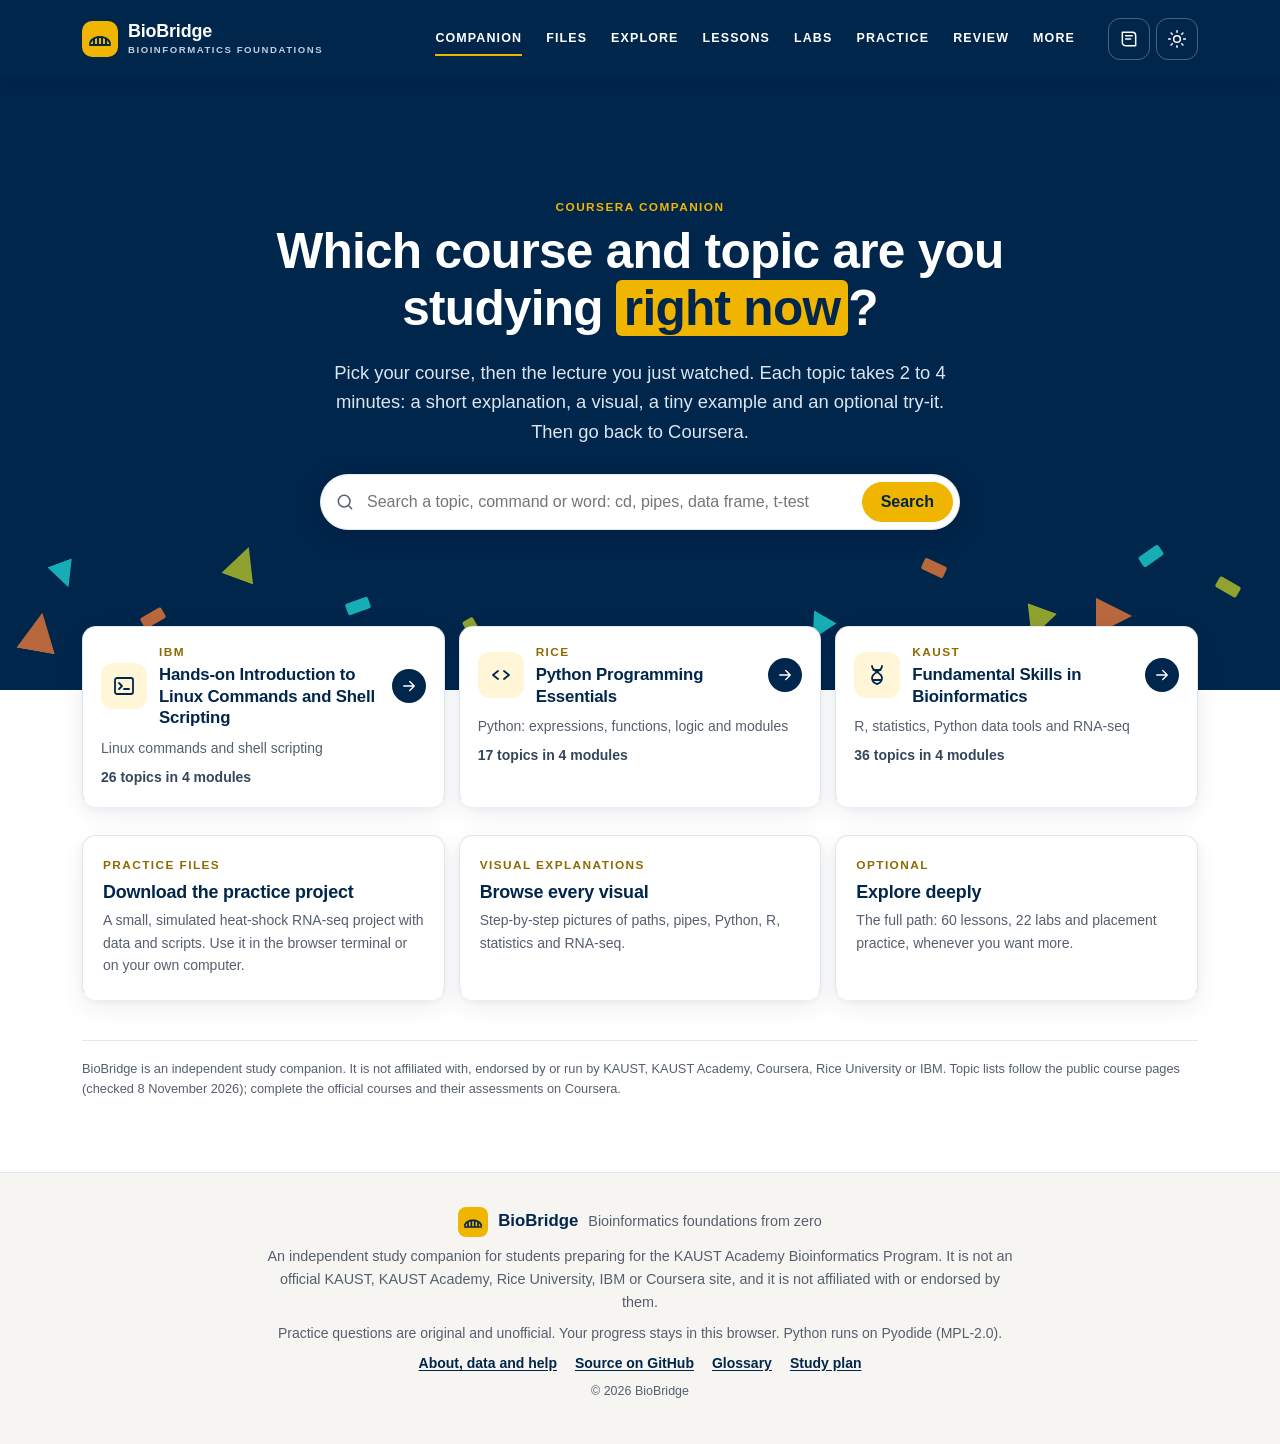
==== commit 1ff0790c: "BioBridge 2.2: Coursera companion, visual explanations and practice files - New default home asks wh" ====
--- a/index.html
+++ b/index.html
@@ -3,9 +3,9 @@
 <head>
 <meta charset="UTF-8">
 <meta name="viewport" content="width=device-width, initial-scale=1, viewport-fit=cover">
-<meta name="description" content="BioBridge: an independent, beginner-first companion for learning the foundations of bioinformatics (biology, Linux, Python, R and statistics).">
+<meta name="description" content="BioBridge: an independent, beginner-first companion for your Coursera bioinformatics prerequisites. Pick your course and lecture topic, understand it in minutes with a visual and a tiny example, then practice with downloadable files.">
 <meta name="theme-color" content="#00264c">
-<title>BioBridge: beginner-first bioinformatics foundations</title>
+<title>BioBridge: your Coursera companion for bioinformatics foundations</title>
 <link rel="icon" href="assets/icon.svg" type="image/svg+xml">
 <link rel="icon" href="assets/icon-192.png" type="image/png" sizes="192x192">
 <link rel="apple-touch-icon" href="assets/apple-touch-icon.png">
@@ -47,6 +47,11 @@
 <script src="content/py-programs.js"></script>
 <script src="content/py-traces.js"></script>
 <script src="content/scenarios.js"></script>
+<script src="content/companion-ibm.js"></script>
+<script src="content/companion-rice.js"></script>
+<script src="content/companion-kaust-a.js"></script>
+<script src="content/companion-kaust-b.js"></script>
+<script src="content/practice-files.js"></script>
 
 <!-- Application logic -->
 <script src="js/core.js"></script>
@@ -63,10 +68,17 @@
 <script src="js/widgets/stats.js"></script>
 <script src="js/widgets/singlecell.js"></script>
 <script src="js/widgets/activities.js"></script>
+<script src="js/widgets/diagrams.js"></script>
+<script src="js/diagrams/core.js"></script>
+<script src="js/diagrams/linux.js"></script>
+<script src="js/diagrams/python.js"></script>
+<script src="js/diagrams/kaust.js"></script>
 <script src="js/generators.js"></script>
 <script src="js/practice.js"></script>
 <script src="js/lesson.js"></script>
 <script src="js/pages.js"></script>
+<script src="js/companion.js"></script>
+<script src="js/files.js"></script>
 <script src="js/app.js"></script>
 </body>
 </html>
--- a/css/styles.css
+++ b/css/styles.css
@@ -162,6 +162,7 @@
 @media (min-width: 640px) { .grid-2 { grid-template-columns: repeat(2, minmax(0, 1fr)); } .grid-3, .grid-4 { grid-template-columns: repeat(2, minmax(0, 1fr)); } }
 @media (min-width: 980px) { .grid-3 { grid-template-columns: repeat(3, minmax(0, 1fr)); } .grid-4 { grid-template-columns: repeat(4, minmax(0, 1fr)); } }
 .section { margin-top: 30px; }
+.section[id] { scroll-margin-top: calc(var(--top-h) + env(safe-area-inset-top) + 16px); }
 .section > h2 { margin-bottom: 12px; }
 .section-head { display: flex; align-items: flex-end; justify-content: space-between; gap: 12px; margin: 30px 0 12px; flex-wrap: wrap; }
 .section-head p { color: var(--muted); margin: 4px 0 0; font-size: .92rem; }
@@ -561,3 +562,247 @@
 }
 @media (prefers-reduced-motion: reduce) { *, *::before, *::after { transition: none !important; animation: none !important; scroll-behavior: auto !important; } }
 @media print { .sidebar, .topbar, .tabbar, .stepper, .btn, .toast-zone { display: none !important; } .main { padding: 0; } .card, .widget { box-shadow: none; } .print-only { display: block; } }
+
+/* ---------- Diagrams (BioBridge 2.2): step-by-step visual explanations ---------- */
+:root { --dg-line: #7d8fa6; --dg-fill: #ffffff; --dg-hi: #8f6a00; --dg-hi-fill: #fff3c9; }
+[data-theme="dark"] { --dg-line: #6f89ad; --dg-fill: #0f2340; --dg-hi: #f5c842; --dg-hi-fill: #3a2f0e; }
+.dg { margin: 0; background: var(--surface); border: 1px solid var(--border); border-radius: var(--radius); padding: 14px; box-shadow: var(--shadow); min-width: 0; }
+.dg:focus-visible { box-shadow: var(--focus); }
+.dg-headrow { display: flex; justify-content: space-between; align-items: flex-start; gap: 10px; margin-bottom: 10px; }
+.dg-headrow h3 { font-size: 1.05rem; }
+.dg-steps-chip { flex: none; font-size: .72rem; font-weight: 700; padding: 3px 9px; border-radius: 999px; background: var(--surface-3); color: var(--text-2); }
+.dg-body { display: grid; gap: 12px; }
+@media (min-width: 900px) { .dg-body { grid-template-columns: minmax(0, 1.45fr) minmax(0, 1fr); align-items: center; } }
+.dg-stage { background: var(--surface-2); border: 1px solid var(--border); border-radius: 12px; padding: 12px; overflow-x: auto; }
+.dg-side { display: flex; flex-direction: column; gap: 8px; }
+.dg-count { font-size: .74rem; font-weight: 700; letter-spacing: .1em; text-transform: uppercase; color: var(--gold-ink); }
+.dg-cap { margin: 0; min-height: 4.8em; font-size: 1rem; line-height: 1.55; }
+.dg-ctrl { display: flex; gap: 8px; flex-wrap: wrap; }
+.dg-ctrl .btn { min-width: 96px; }
+.dg-dots { display: flex; flex-wrap: wrap; gap: 6px; }
+.dg-dots button { width: 26px; height: 26px; border-radius: 50%; border: 2px solid var(--border-strong); background: var(--surface); padding: 0; }
+.dg-dots button[aria-current="step"] { background: var(--gold); border-color: var(--dg-hi); }
+@media (pointer: coarse) { .dg-dots button { width: 32px; height: 32px; } }
+.dg-textv { margin-top: 10px; font-size: .92rem; }
+.dg-textv summary { cursor: pointer; color: var(--accent); font-weight: 700; padding: 6px 0; }
+.dg-textv ol { margin: 6px 0 0; padding-left: 1.3em; }
+.dg-textv li { margin-bottom: 4px; }
+/* states */
+.dg [data-k] { transition: opacity .25s ease, background-color .2s ease, box-shadow .2s ease; }
+@media (prefers-reduced-motion: reduce) { .dg [data-k] { transition: none; } }
+.dg .dg-off { opacity: 0 !important; visibility: hidden; }
+/* SVG */
+.dg-svg { display: block; width: 100%; height: auto; margin: 0 auto; font-family: var(--font); overflow: visible; }
+.dg-t { fill: var(--text); }
+.dg-t.mono, .dg-svg .mono { font-family: var(--mono); }
+.dg-t.muted { fill: var(--muted); }
+.dg-t.gold { fill: var(--dg-hi); font-weight: 700; }
+.dg-t.blue { fill: var(--blue); font-weight: 700; }
+.dg-t.red { fill: var(--red); font-weight: 700; }
+.dg-t.green { fill: var(--green); font-weight: 700; }
+.dg-box rect { fill: var(--dg-fill); stroke: var(--dg-line); stroke-width: 1.4; }
+.dg-box.dir rect { fill: var(--blue-soft); stroke: var(--blue); }
+.dg-box.file rect { fill: var(--dg-fill); }
+.dg-box.navy rect { fill: var(--navy); stroke: var(--navy); }
+.dg-box.navy text { fill: #fff; }
+.dg-box.gold rect { fill: var(--dg-hi-fill); stroke: var(--dg-hi); }
+.dg-box.green rect { fill: var(--green-soft); stroke: var(--green); }
+.dg-box.red rect { fill: var(--red-soft); stroke: var(--red); }
+.dg-box.blue rect { fill: var(--blue-soft); stroke: var(--blue); }
+.dg-box.violet rect { fill: var(--violet-soft); stroke: var(--violet); }
+.dg-box.orange rect { fill: var(--orange-soft); stroke: var(--orange); }
+.dg-box.muted rect { fill: var(--surface-3); stroke: var(--border-strong); }
+.dg-box.muted text { fill: var(--muted); }
+.dg-box.code rect { fill: var(--code-bg); stroke: var(--code-bg); }
+.dg-box.code text { fill: var(--code-text); font-family: var(--mono); }
+.dg-box.ghost rect { fill: none; stroke: var(--dg-line); stroke-dasharray: 4 3; }
+.dg-arrow path, .dg-line, .dg-path { stroke: var(--muted); stroke-width: 1.8; fill: none; }
+.dg-arrow.gold path { stroke: var(--dg-hi); stroke-width: 2.6; }
+.dg-arrow.blue path { stroke: var(--blue); stroke-width: 2.4; }
+.dg-arrow.dash path, .dg-line.dash { stroke-dasharray: 5 4; }
+.dg-line.thin { stroke-width: 1; }
+.dg-line.axis { stroke: var(--text-2); stroke-width: 1.4; }
+.dg-path.fill { fill: var(--blue-soft); stroke: var(--blue); }
+.dg-path.gold { stroke: var(--dg-hi); }
+.dg-path.goldfill { fill: var(--dg-hi-fill); stroke: var(--dg-hi); }
+.dg-head { fill: var(--muted); }
+.dg-head.gold { fill: var(--dg-hi); }
+.dg-alabel { fill: var(--text-2); }
+.dg-alabel.gold { fill: var(--dg-hi); font-weight: 700; }
+.dg-dot { fill: var(--blue); stroke: var(--surface); stroke-width: 1; }
+.dg-dot.red { fill: var(--red); }
+.dg-dot.green { fill: var(--green); }
+.dg-dot.gold { fill: var(--gold); stroke: var(--dg-hi); }
+.dg-dot.muted { fill: var(--border-strong); }
+.dg-dot.violet { fill: var(--violet); }
+.dg-dot.orange { fill: var(--orange); }
+.dg-hi rect, .dg-hi > circle, .dg-hi > path, rect.dg-hi, circle.dg-hi, path.dg-hi { stroke: var(--dg-hi) !important; stroke-width: 3.2 !important; }
+.dg-hi > rect { fill: var(--dg-hi-fill); }
+.dg-box.navy.dg-hi > rect { fill: var(--navy); }
+.dg-box.code.dg-hi > rect { fill: var(--code-bg); }
+.dg-hi text, text.dg-hi { font-weight: 700; }
+.dg-arrow.dg-hi path { stroke: var(--dg-hi) !important; stroke-width: 3 !important; }
+/* HTML pieces */
+.dg-flow { list-style: none; margin: 0 auto; padding: 0; display: flex; flex-direction: column; gap: 22px; max-width: 520px; }
+.dg-flow.compact { gap: 16px; }
+.dg-node { position: relative; background: var(--dg-fill); border: 1.5px solid var(--dg-line); border-radius: 10px; padding: 8px 12px; display: flex; flex-wrap: wrap; align-items: baseline; gap: 2px 8px; }
+.dg-node:not(:last-child)::after { content: ""; position: absolute; left: 50%; bottom: -19px; width: 2px; height: 14px; background: var(--muted); transform: translateX(-50%); }
+.dg-node:not(:last-child)::before { content: ""; position: absolute; left: 50%; bottom: -21px; border: 5px solid transparent; border-top: 7px solid var(--muted); transform: translateX(-50%); }
+.dg-flow.compact .dg-node:not(:last-child)::after { bottom: -14px; height: 10px; }
+.dg-flow.compact .dg-node:not(:last-child)::before { bottom: -16px; }
+.dg-node strong { color: var(--heading); font-size: .95rem; }
+.dg-node .dg-d { width: 100%; font-size: .86rem; color: var(--text-2); }
+.dg-node .dg-tag { font-size: .68rem; font-weight: 700; letter-spacing: .08em; text-transform: uppercase; color: var(--muted); }
+.dg-node.navy { background: var(--navy); border-color: var(--navy); }
+.dg-node.navy strong, .dg-node.navy .dg-d { color: #fff; }
+.dg-table-wrap { overflow-x: auto; }
+.dg-table { border-collapse: separate; border-spacing: 0; margin: 0 auto; font-size: .9rem; background: var(--dg-fill); border: 1px solid var(--dg-line); border-radius: 10px; overflow: hidden; }
+.dg-table.mono td, .dg-table.mono th { font-family: var(--mono); font-size: .84rem; }
+.dg-table th, .dg-table td { padding: 6px 10px; border-bottom: 1px solid var(--border); text-align: left; vertical-align: top; }
+.dg-table tr:last-child td, .dg-table tr:last-child th { border-bottom: 0; }
+.dg-table th { background: var(--surface-3); color: var(--heading); font-weight: 700; }
+.dg-table td.num, .dg-table th.num { text-align: right; font-variant-numeric: tabular-nums; }
+.dg-cells { display: flex; gap: 6px; justify-content: center; flex-wrap: wrap; }
+.dg-cell { display: flex; flex-direction: column; align-items: center; gap: 2px; }
+.dg-cell .dg-v { min-width: 46px; padding: 8px 6px; text-align: center; font-family: var(--mono); font-weight: 700; background: var(--dg-fill); border: 1.5px solid var(--dg-line); border-radius: 8px; }
+.dg-cell .dg-i { font-size: .74rem; color: var(--muted); font-family: var(--mono); }
+.dg-code { margin: 0; padding: 12px 14px; background: var(--code-bg); color: var(--code-text); border-radius: 10px; font-size: .88rem; line-height: 1.65; white-space: pre-wrap; word-break: break-word; overflow-x: auto; }
+.dg-code .dg-span { border-radius: 4px; padding: 1px 2px; }
+.dg-code .dg-line-row { display: inline; }
+.dg-code.term { background: #0a1626; }
+.dg-note { margin-top: 10px; padding: 8px 12px; border-radius: 10px; background: var(--surface); border: 1px dashed var(--dg-line); font-size: .9rem; }
+.dg-note.gold { border-style: solid; border-color: var(--dg-hi); background: var(--dg-hi-fill); }
+.dg-row { display: flex; gap: 10px; flex-wrap: wrap; justify-content: center; align-items: stretch; }
+.dg-col { flex: 1 1 140px; min-width: 0; }
+.dg-label { font-size: .8rem; font-weight: 700; color: var(--muted); margin-bottom: 4px; }
+/* Highlight for HTML parts: a thick outline plus a tint, so it does not rely on color alone. */
+.dg-node.dg-hi, .dg-cell.dg-hi .dg-v, .dg-table .dg-hi, .dg-note.dg-hi, div.dg-hi, li.dg-hi { box-shadow: 0 0 0 3px var(--dg-hi); background: var(--dg-hi-fill); }
+.dg-table tr.dg-hi > td, .dg-table tr.dg-hi > th { background: var(--dg-hi-fill); }
+.dg-table .dg-hi { box-shadow: inset 0 0 0 3px var(--dg-hi); }
+.dg-node.navy.dg-hi { background: var(--navy); }
+.dg-code .dg-hi { background: #f0b500; color: #0b1f36; box-shadow: none; font-weight: 700; }
+.dg-code .dg-line-row.dg-hi { background: rgba(240, 181, 0, .22); color: #fff; }
+.dg-chips { list-style: none; margin: 0; padding: 0; display: flex; flex-direction: column; gap: 6px; align-items: flex-start; }
+.dg-chips.inner { margin: 6px 0 0 14px; }
+.dg-chip { font-family: var(--mono); font-size: .86rem; padding: 4px 9px; border-radius: 8px; border: 1.5px solid var(--dg-line); background: var(--dg-fill); }
+.dg-chip.dir { background: var(--blue-soft); border-color: var(--blue); }
+.dg-folder { background: var(--surface); border: 1px dashed var(--dg-line); border-radius: 10px; padding: 8px 10px; min-height: 120px; }
+.dg-empty { margin: 0; color: var(--muted); font-size: .86rem; }
+.dg-cmd { font-family: var(--mono); font-size: .88rem; font-weight: 700; color: var(--heading); background: none; }
+.dg-out { font-family: var(--mono); font-size: .82rem; color: var(--text-2); word-spacing: .3em; }
+.dg-big { font-family: var(--mono); font-size: 1.5rem; font-weight: 800; text-align: center; padding: 6px 10px; border-radius: 10px; border: 1.5px solid var(--dg-line); background: var(--dg-fill); color: var(--heading); }
+.dg-seqrow { margin: 0 auto; max-width: 420px; }
+.dg-seqrow .dg-cells { justify-content: flex-start; }
+.dg-cell.dg-aa .dg-v { background: var(--violet-soft); border-color: var(--violet); }
+.dg-step { margin: 8px auto; max-width: 420px; font-size: .86rem; color: var(--muted); font-weight: 700; }
+.dg-step span { color: var(--dg-hi); font-size: 1.1rem; margin-right: 4px; }
+
+/* ---------- Companion (BioBridge 2.2) ---------- */
+.h3 { font-size: 1.12rem; }
+.companion-hero { padding-bottom: clamp(96px, 13vw, 150px); }
+.companion-hero .eyebrow { color: var(--gold); }
+.companion-hero h1 { font-size: clamp(1.9rem, 1.2rem + 3vw, 3.1rem); }
+.search-wrap { max-width: 640px; margin: 0 auto; text-align: left; }
+.search-form { display: flex; gap: 8px; align-items: center; background: var(--surface); border-radius: 999px; padding: 6px 6px 6px 14px; box-shadow: 0 6px 24px rgba(0, 0, 0, .18); border: 1px solid var(--border); }
+.search-form .search-icon { display: inline-grid; color: var(--muted); }
+.search-form .search-icon svg { width: 20px; height: 20px; }
+.search-form input[type="search"] { border: 0; background: transparent; padding: 8px 4px; min-width: 0; flex: 1; color: var(--text); box-shadow: none; }
+.search-form input[type="search"]:focus-visible { box-shadow: none; outline: none; }
+.search-form:focus-within { box-shadow: var(--focus); }
+.search-form .btn { flex: none; min-height: 40px; }
+@media (max-width: 420px) { .search-form .btn { padding: 8px 12px; } }
+.search-results { margin-top: 10px; }
+.hero .search-results { background: var(--surface); color: var(--text); border-radius: 16px; }
+.hero .search-results:not(:empty) { padding: 12px; box-shadow: 0 6px 24px rgba(0, 0, 0, .18); }
+.hero .search-results .muted { color: var(--muted); }
+.search-extra { margin-top: 12px; }
+.search-extra .chips { display: flex; flex-wrap: wrap; gap: 6px; }
+.course-pick { position: relative; z-index: 2; margin-top: -64px; display: grid; gap: 14px; grid-template-columns: 1fr; }
+@media (min-width: 900px) { .course-pick { grid-template-columns: repeat(3, minmax(0, 1fr)); } }
+.course-card { display: flex; flex-direction: column; gap: 10px; }
+.course-card .row { flex-wrap: nowrap; align-items: flex-start; }
+.course-card .course-cta { align-self: flex-start; margin-top: auto; }
+.continue-card { margin-top: 16px; }
+.continue-link { font-weight: 800; font-size: 1.1rem; }
+.home-extras { margin-top: 28px; }
+.center-note { text-align: center; margin-top: 18px; }
+.center-row { justify-content: center; margin-top: 14px; }
+.topic-list { display: grid; gap: 8px; }
+.topic-row { display: grid; grid-template-columns: 32px 1fr auto; gap: 12px; align-items: center; padding: 12px 14px; border-radius: 12px; border: 1px solid var(--border); background: var(--surface); color: inherit; text-decoration: none; min-height: 56px; }
+@media (hover: hover) { .topic-row:hover { border-color: var(--accent-line); box-shadow: var(--shadow); color: inherit; } }
+.topic-row .t-icon { width: 32px; height: 32px; border-radius: 50%; display: grid; place-items: center; background: var(--surface-3); color: var(--text-2); }
+.topic-row .t-icon svg { width: 16px; height: 16px; }
+.topic-row.seen .t-icon { background: var(--green-soft); color: var(--green); }
+.topic-row .t-main { display: flex; flex-direction: column; min-width: 0; }
+.topic-row .t-title { font-weight: 700; line-height: 1.35; }
+.topic-row .t-course { font-size: .74rem; font-weight: 700; color: var(--gold-ink); letter-spacing: .02em; }
+.topic-row .t-lec { font-size: .78rem; color: var(--muted); margin-top: 2px; overflow: hidden; display: -webkit-box; -webkit-line-clamp: 2; -webkit-box-orient: vertical; }
+.topic-row .t-min { font-size: .75rem; font-weight: 700; color: var(--muted); white-space: nowrap; }
+.module-jump { margin-top: -6px; }
+.module-block h2 { margin-bottom: 4px; }
+.module-block > .small.muted { margin-bottom: 12px; }
+.lesson-top .helps { color: var(--navy-muted); font-size: .92rem; margin: 12px auto 0; max-width: 70ch; }
+.lesson-top .helps strong { color: #fff; }
+.companion-topic .ctopic { margin-top: 28px; }
+.companion-topic .big-idea { font-weight: 550; }
+.try-holder:not(:empty) { margin-top: 12px; }
+.steps-compact { margin: 6px 0 10px; padding-left: 1.3em; }
+.steps-compact li { margin-bottom: 2px; }
+.back-card .card { border-top: 4px solid var(--gold); }
+.deeper-links { display: flex; flex-wrap: wrap; gap: 6px; align-items: center; margin-top: 12px; }
+.output-block.plain { border-radius: 12px; margin: 8px 0 0; }
+.visual-card h3 { font-size: 1.02rem; }
+/* practice files */
+.file-tree { margin: 10px 0 16px; padding: 14px 16px; background: var(--code-bg); color: var(--code-text); border-radius: 12px; font-size: .9rem; line-height: 1.5; overflow-x: auto; }
+.file-grid { margin-top: 6px; }
+.file-card { display: flex; flex-direction: column; }
+.file-name { font-family: var(--mono); font-size: 1rem; word-break: break-all; }
+.file-facts { margin: 8px 0 0; }
+.file-facts dt { font-size: .74rem; font-weight: 800; letter-spacing: .08em; text-transform: uppercase; color: var(--gold-ink); margin-top: 8px; }
+.file-facts dd { margin: 2px 0 0; font-size: .93rem; }
+.file-pre { margin: 6px 0 0; padding: 10px 12px; background: var(--surface-2); border: 1px solid var(--border); border-radius: 10px; font-size: .8rem; line-height: 1.5; overflow-x: auto; white-space: pre; tab-size: 8; }
+.table-scroll { overflow-x: auto; border: 1px solid var(--border); border-radius: 10px; margin-top: 6px; }
+table.data.compact th, table.data.compact td { padding: 6px 9px; font-size: .8rem; }
+table.data.compact tbody th { font-size: .8rem; text-transform: none; letter-spacing: 0; color: var(--heading); background: var(--surface-2); position: static; }
+.routes { align-items: start; }
+.route-card h3 { margin-bottom: 8px; }
+.os-steps { margin: 12px 0 0; padding-left: 1.3em; display: grid; gap: 8px; }
+.cmd-group { margin-top: 18px; }
+.cmd-group h3 { margin-bottom: 8px; }
+.cmd-list { list-style: none; margin: 0; padding: 0; display: grid; gap: 12px; }
+.cmd-item { background: var(--surface); border: 1px solid var(--border); border-radius: 12px; padding: 10px 12px; }
+.cmd-head { display: flex; align-items: center; gap: 10px; }
+.cmd-n { flex: none; width: 26px; height: 26px; border-radius: 50%; display: grid; place-items: center; background: var(--accent-soft); color: var(--accent); font-weight: 800; font-size: .8rem; }
+.cmd-line { display: block; flex: 1; min-width: 0; font-family: var(--mono); font-size: .9rem; font-weight: 700; color: var(--heading); overflow-wrap: anywhere; }
+.cmd-item .no-out { margin: 6px 0 0; }
+.cmd-item p.small { margin: 8px 0 0; }
+.challenge details.deeper { margin-top: 8px; }
+.challenge .cmd-line { margin: 4px 0 6px; }
+details.trouble summary { font-weight: 700; }
+/* buttons on the navy header bands */
+.page-head .btn-primary, .lesson-top .btn-primary { background: var(--gold); border-color: var(--gold); color: #00264c; }
+@media (hover: hover) { .page-head .btn-primary:hover, .lesson-top .btn-primary:hover { background: #ffc61a; border-color: #ffc61a; color: #00264c; } }
+.page-head .btn-ghost, .lesson-top .btn-ghost { background: transparent; color: #fff; border-color: rgba(255, 255, 255, .55); }
+@media (hover: hover) { .page-head .btn-ghost:hover, .lesson-top .btn-ghost:hover { background: rgba(255, 255, 255, .12); color: #fff; } }
+/* compact course picker */
+.course-card { gap: 6px; padding: 16px 18px; }
+.course-top { display: flex; gap: 12px; align-items: center; }
+.course-names { flex: 1; min-width: 0; }
+.course-names .eyebrow { margin-bottom: 2px; }
+.course-names h2 { font-size: 1.05rem; line-height: 1.3; }
+.course-go { flex: none; width: 34px; height: 34px; border-radius: 50%; display: grid; place-items: center; background: var(--accent); color: var(--accent-ink); }
+.course-go svg { width: 18px; height: 18px; }
+.course-what { margin: 2px 0 0; }
+.course-meta { margin: 0; font-weight: 700; color: var(--text-2); }
+.topic-explain { font-size: 1.08rem; line-height: 1.65; margin: 0; }
+.file-what { margin: 8px 0 0; }
+.file-more { margin-top: 10px; }
+.file-more .file-facts { margin-bottom: 10px; }
+.cmd-group { margin-top: 12px; }
+.cmd-group > summary { font-size: 1.02rem; }
+.cmd-group .cmd-list { margin: 4px 0 14px; }
+.module-jump .tab { text-decoration: none; }
+.companion-topic { max-width: 980px; margin-left: auto; margin-right: auto; }
+.file-tree { border: 1px solid var(--border); }
+@media (min-width: 900px) { .companion-topic .dg-body { grid-template-columns: minmax(0, 1.3fr) minmax(0, 1fr); } }
+.dg-head.blue { fill: var(--blue); }
